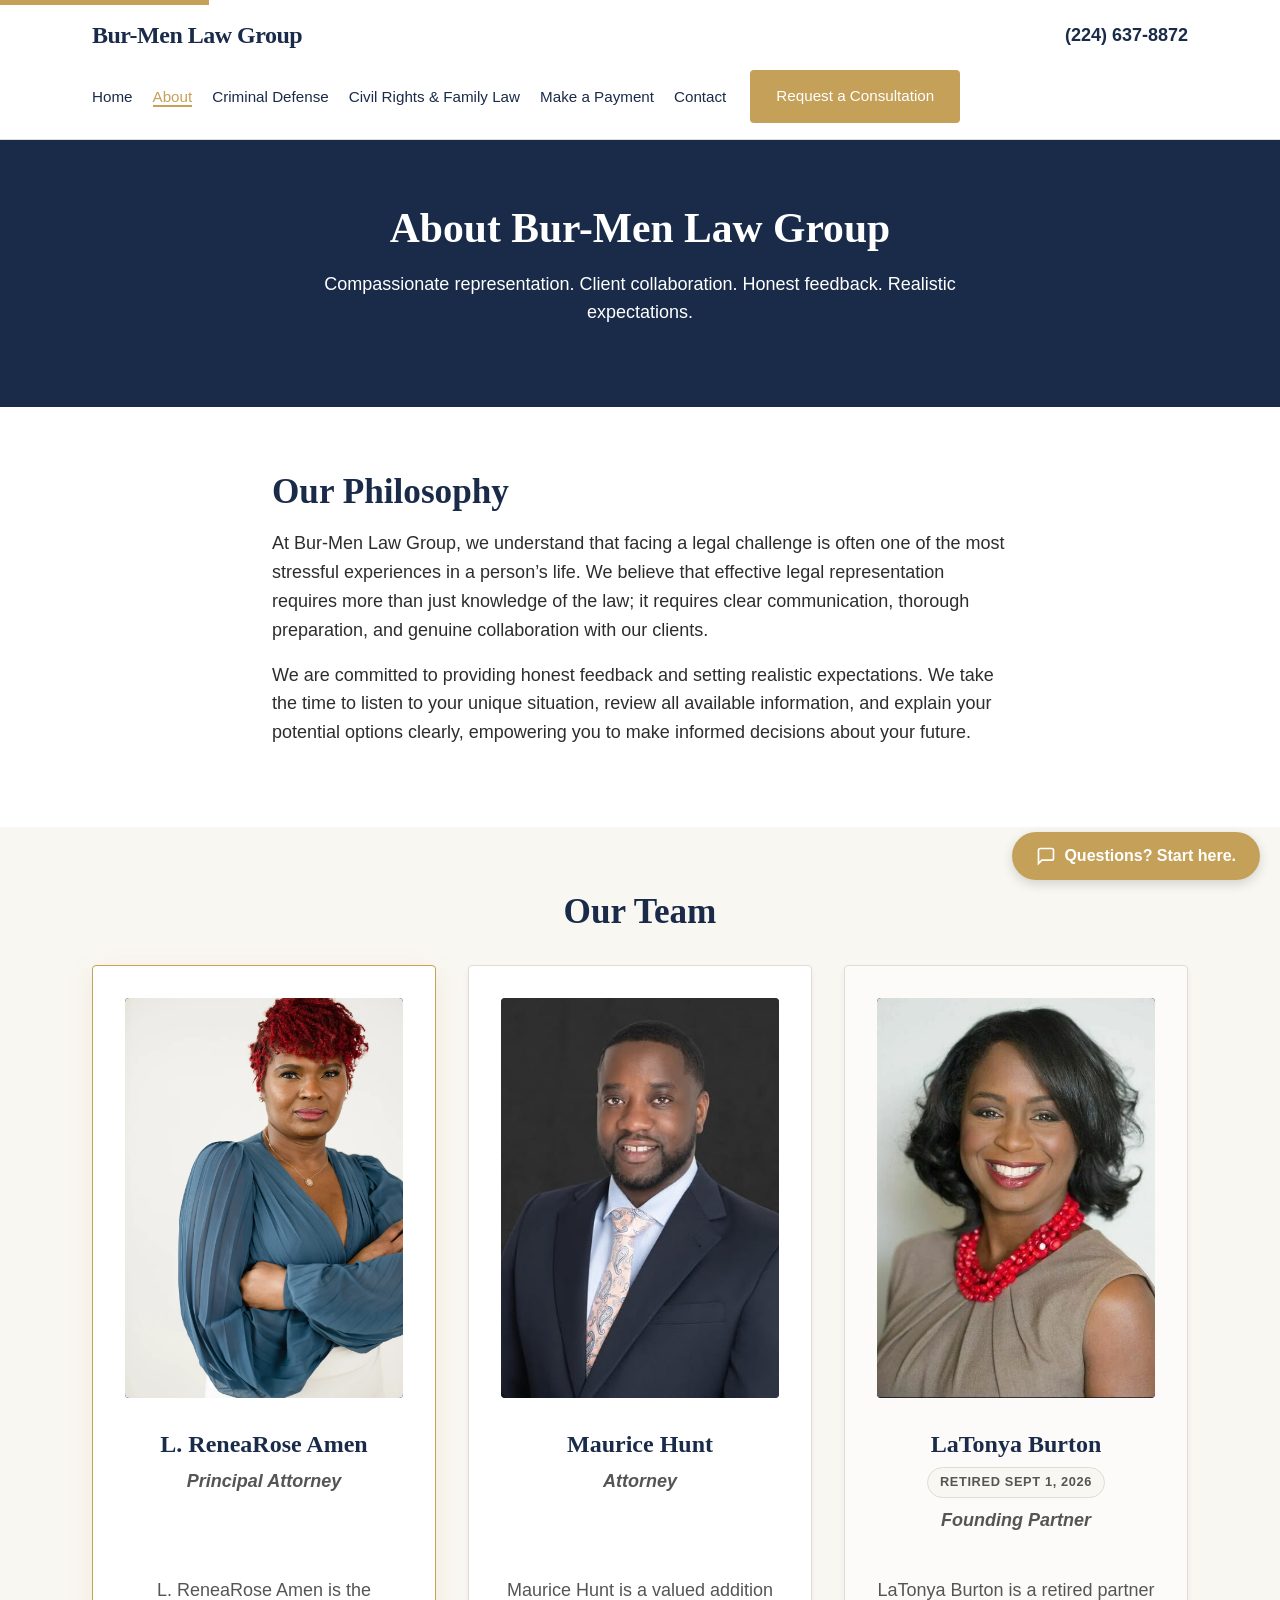
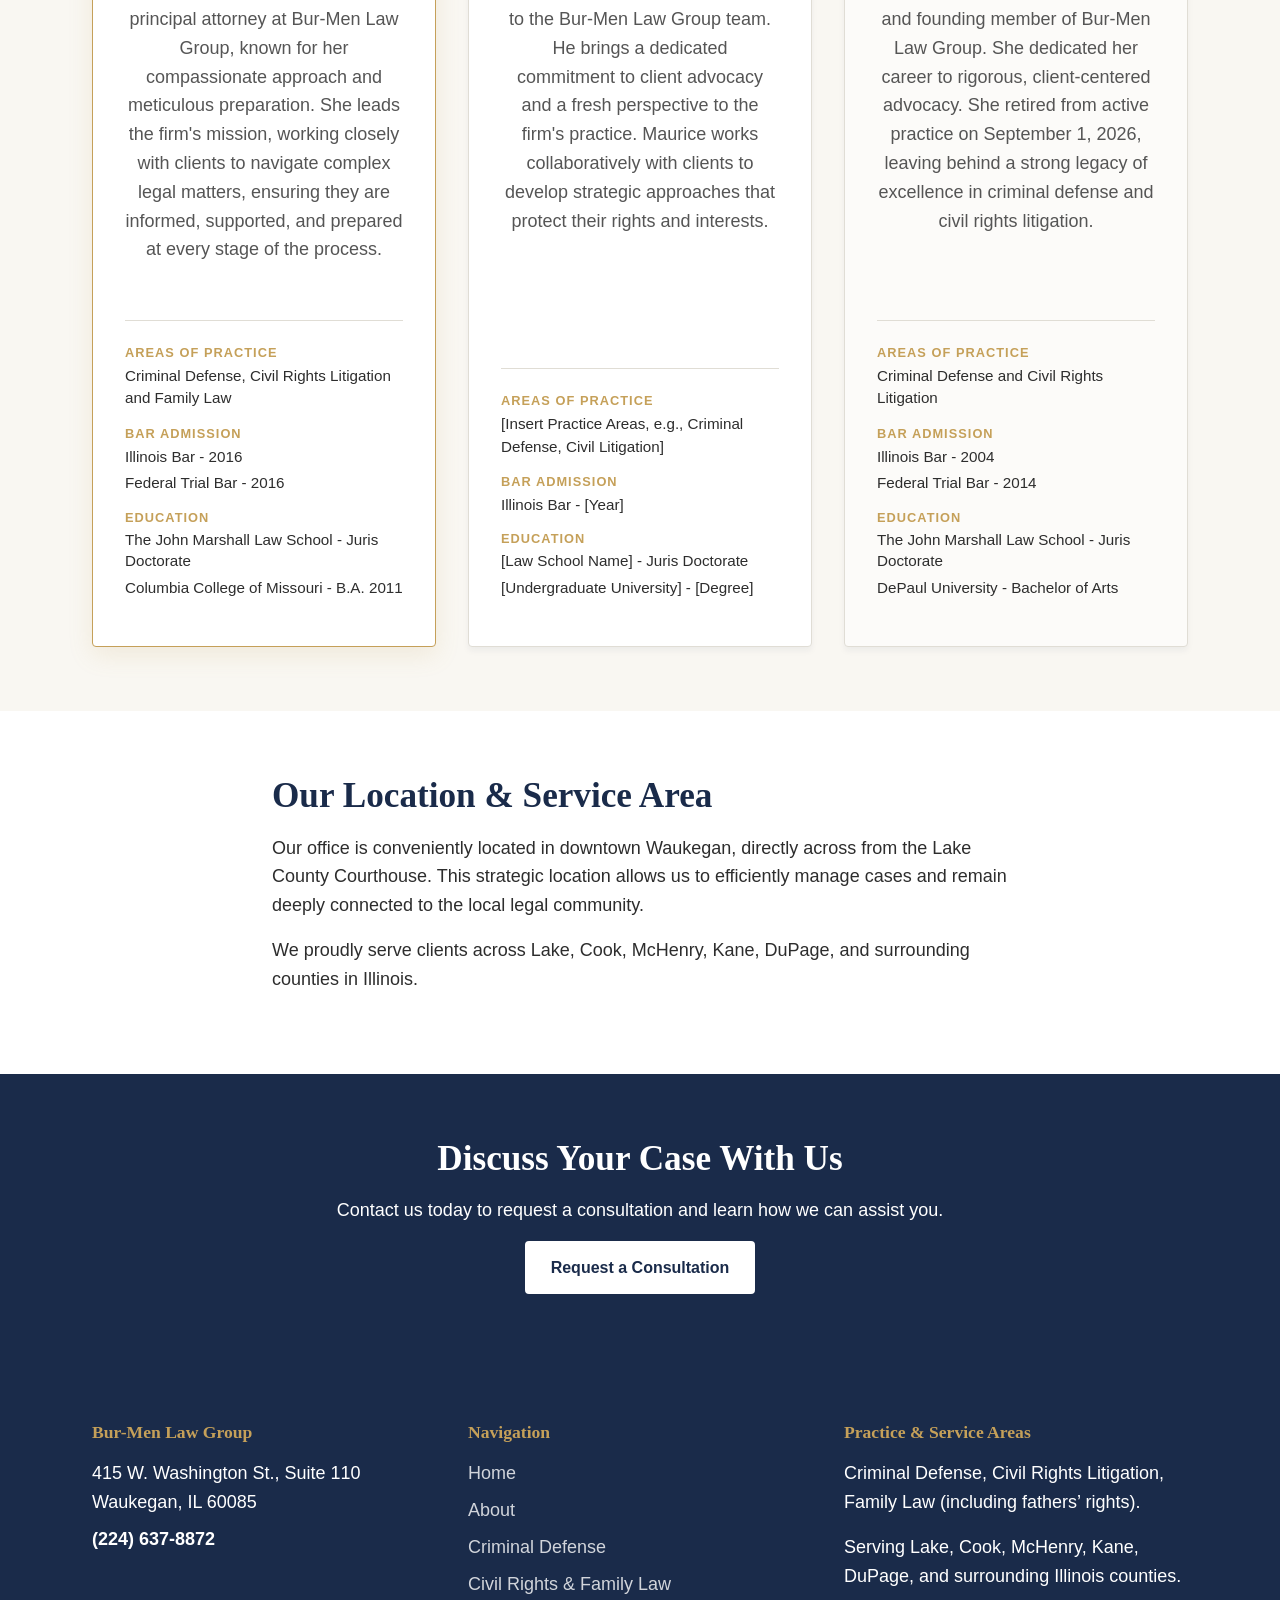
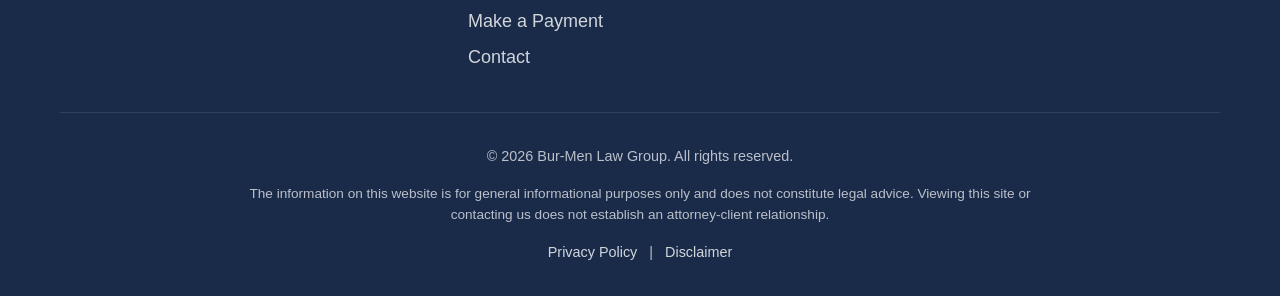
==== about.html @ 272d6c8c "Update attorney information and meta description" ====
<!DOCTYPE html>
<html lang="en">
<head>
  <meta charset="UTF-8">
  <meta name="viewport" content="width=device-width, initial-scale=1.0">
  <title>About Us | Bur-Men Law Group | Waukegan, IL</title>
  <meta name="description" content="Learn about Bur-Men Law Group, our client-centered philosophy, and our attorneys in Waukegan, IL.">
  <meta property="og:title" content="About Us | Bur-Men Law Group">
  <meta property="og:description" content="Compassionate representation built on client collaboration, honest feedback, and realistic expectations.">
  <meta property="og:type" content="website">
  <link rel="stylesheet" href="assets/css/styles.css">
  <link rel="stylesheet" href="assets/css/chatbot.css">
  <script src="assets/js/main.js" defer></script>
  <script src="assets/js/faq-data.js" defer></script>
  <script src="assets/js/chatbot.js" defer></script>
  <noscript>
    <style>.bm-chat-launcher { display: none !important; }</style>
    <div style="background:#f9f7f2; padding:1rem; text-align:center; border-bottom:1px solid #e0ddd5;">
      JavaScript is disabled. Please call us at <a href="tel:+12246378872">(224) 637-8872</a> or visit our <a href="contact.html">Contact page</a>.
    </div>
  </noscript>
</head>
<body class="page-about">
  <a href="#main-content" class="skip-link">Skip to main content</a>
  
  <header class="site-header">
    <div class="container header-inner">
      <a href="index.html" class="wordmark">Bur-Men Law Group</a>
      <a href="tel:+12246378872" class="header-phone">(224) 637-8872</a>
      <button type="button" class="mobile-menu-toggle" aria-expanded="false" aria-controls="main-nav" aria-label="Toggle navigation menu">
        <span class="hamburger" aria-hidden="true"></span>
      </button>
      <nav id="main-nav" class="main-nav">
        <ul>
          <li><a href="index.html">Home</a></li>
          <li><a href="about.html" aria-current="page">About</a></li>
          <li><a href="criminal-defense.html">Criminal Defense</a></li>
          <li><a href="civil-rights-family-law.html">Civil Rights & Family Law</a></li>
          <li><a href="make-a-payment.html">Make a Payment</a></li>
          <li><a href="contact.html">Contact</a></li>
        </ul>
        <a href="contact.html#contact-form" class="button button-primary">Request a Consultation</a>
      </nav>
    </div>
  </header>

  <main id="main-content">
    <section class="page-header bg-navy text-white">
      <div class="container narrow-container text-center">
        <h1>About Bur-Men Law Group</h1>
        <p>Compassionate representation. Client collaboration. Honest feedback. Realistic expectations.</p>
      </div>
    </section>

    <section class="section-padding">
      <div class="container narrow-container">
        <h2>Our Philosophy</h2>
        <p>At Bur-Men Law Group, we understand that facing a legal challenge is often one of the most stressful experiences in a person’s life. We believe that effective legal representation requires more than just knowledge of the law; it requires clear communication, thorough preparation, and genuine collaboration with our clients.</p>
        <p>We are committed to providing honest feedback and setting realistic expectations. We take the time to listen to your unique situation, review all available information, and explain your potential options clearly, empowering you to make informed decisions about your future.</p>
      </div>
    </section>

    <section class="section-padding bg-ivory">
      <div class="container">
        <h2 class="section-title text-center">Our Team</h2>
        <div class="card-grid">
          
          <!-- 1. L. ReneaRose Amen (Principal Attorney - Highlighted) -->
          <article class="card partner-card highlighted">
            <div class="partner-image-wrapper">
              <img src="assets/images/ReneaRose Amen.webp" alt="L. ReneaRose Amen, Principal Attorney" class="partner-image partner-image-top">
            </div>
            <div class="partner-intro">
              <h3>L. ReneaRose Amen</h3>
              <p class="partner-role">Principal Attorney</p>
            </div>
            <p>L. ReneaRose Amen is the principal attorney at Bur-Men Law Group, known for her compassionate approach and meticulous preparation. She leads the firm's mission, working closely with clients to navigate complex legal matters, ensuring they are informed, supported, and prepared at every stage of the process.</p>
            <div class="partner-details">
              <div class="detail-block"><h4>Areas of Practice</h4><p>Criminal Defense, Civil Rights Litigation and Family Law</p></div>
              <div class="detail-block"><h4>Bar Admission</h4><ul><li>Illinois Bar - 2016</li><li>Federal Trial Bar - 2016</li></ul></div>
              <div class="detail-block"><h4>Education</h4><ul><li>The John Marshall Law School - Juris Doctorate</li><li>Columbia College of Missouri - B.A. 2011</li></ul></div>
            </div>
          </article>

          <!-- 2. Maurice Hunt (New Attorney - Standard Card) -->
          <article class="card partner-card">
            <div class="partner-image-wrapper">
              <!-- If this image is missing, the CSS will show a solid navy block -->
              <img src="assets/images/Maurice Hunt.jpg" alt="Maurice Hunt, Attorney" class="partner-image">
            </div>
            <div class="partner-intro">
              <h3>Maurice Hunt</h3>
              <p class="partner-role">Attorney</p>
            </div>
            <p>Maurice Hunt is a valued addition to the Bur-Men Law Group team. He brings a dedicated commitment to client advocacy and a fresh perspective to the firm's practice. Maurice works collaboratively with clients to develop strategic approaches that protect their rights and interests.</p>
            
            <!-- PLACEHOLDER STATS: Update these details when verified -->
            <div class="partner-details">
              <div class="detail-block">
                <h4>Areas of Practice</h4>
                <p>[Insert Practice Areas, e.g., Criminal Defense, Civil Litigation]</p>
              </div>
              <div class="detail-block">
                <h4>Bar Admission</h4>
                <ul>
                  <li>Illinois Bar - [Year]</li>
                </ul>
              </div>
              <div class="detail-block">
                <h4>Education</h4>
                <ul>
                  <li>[Law School Name] - Juris Doctorate</li>
                  <li>[Undergraduate University] - [Degree]</li>
                </ul>
              </div>
            </div>
          </article>

          <!-- 3. LaTonya Burton (Retired Founding Partner - Less Highlighted) -->
          <article class="card partner-card retired-card">
            <div class="partner-image-wrapper">
              <img src="assets/images/Latonya Burton.webp" alt="LaTonya Burton, Retired Founding Partner" class="partner-image">
            </div>
            <div class="partner-intro">
              <h3>LaTonya Burton</h3>
              <span class="status-badge retired">Retired Sept 1, 2026</span>
              <p class="partner-role">Founding Partner</p>
            </div>
            <p>LaTonya Burton is a retired partner and founding member of Bur-Men Law Group. She dedicated her career to rigorous, client-centered advocacy. She retired from active practice on September 1, 2026, leaving behind a strong legacy of excellence in criminal defense and civil rights litigation.</p>
            <div class="partner-details">
              <div class="detail-block"><h4>Areas of Practice</h4><p>Criminal Defense and Civil Rights Litigation</p></div>
              <div class="detail-block"><h4>Bar Admission</h4><ul><li>Illinois Bar - 2004</li><li>Federal Trial Bar - 2014</li></ul></div>
              <div class="detail-block"><h4>Education</h4><ul><li>The John Marshall Law School - Juris Doctorate</li><li>DePaul University - Bachelor of Arts</li></ul></div>
            </div>
          </article>

        </div>
      </div>
    </section>

    <section class="section-padding">
      <div class="container narrow-container">
        <h2>Our Location & Service Area</h2>
        <p>Our office is conveniently located in downtown Waukegan, directly across from the Lake County Courthouse. This strategic location allows us to efficiently manage cases and remain deeply connected to the local legal community.</p>
        <p>We proudly serve clients across Lake, Cook, McHenry, Kane, DuPage, and surrounding counties in Illinois.</p>
      </div>
    </section>

    <section class="section-padding bg-navy text-white text-center">
      <div class="container narrow-container">
        <h2 class="section-title text-white">Discuss Your Case With Us</h2>
        <p>Contact us today to request a consultation and learn how we can assist you.</p>
        <a href="contact.html#contact-form" class="button button-accent">Request a Consultation</a>
      </div>
    </section>
  </main>

  <footer class="site-footer">
    <div class="container footer-grid">
      <div class="footer-col">
        <h3>Bur-Men Law Group</h3>
        <address>415 W. Washington St., Suite 110<br>Waukegan, IL 60085</address>
        <p><a href="tel:+12246378872" class="footer-link">(224) 637-8872</a></p>
      </div>
      <div class="footer-col">
        <h3>Navigation</h3>
        <ul class="footer-nav">
          <li><a href="index.html">Home</a></li>
          <li><a href="about.html">About</a></li>
          <li><a href="criminal-defense.html">Criminal Defense</a></li>
          <li><a href="civil-rights-family-law.html">Civil Rights & Family Law</a></li>
          <li><a href="make-a-payment.html">Make a Payment</a></li>
          <li><a href="contact.html">Contact</a></li>
        </ul>
      </div>
      <div class="footer-col">
        <h3>Practice & Service Areas</h3>
        <p>Criminal Defense, Civil Rights Litigation, Family Law (including fathers’ rights).</p>
        <p>Serving Lake, Cook, McHenry, Kane, DuPage, and surrounding Illinois counties.</p>
      </div>
    </div>
    <div class="container footer-bottom">
      <p>&copy; <span id="current-year">2026</span> Bur-Men Law Group. All rights reserved.</p>
      <p class="disclaimer-text">The information on this website is for general informational purposes only and does not constitute legal advice. Viewing this site or contacting us does not establish an attorney-client relationship.</p>
      <div class="footer-legal-links">
        <a href="contact.html#privacy">Privacy Policy</a>
        <span class="separator">|</span>
        <a href="contact.html#disclaimer">Disclaimer</a>
      </div>
    </div>
  </footer>
</body>
</html>
---- assets/css/styles.css ----
:root {
  --color-navy: #1A2B4A;
  --color-ivory: #F9F7F2;
  --color-white: #FFFFFF;
  --color-gold: #C5A059;
  --color-gold-hover: #B08D4B;
  --color-text: #2D2D2D;
  --color-text-light: #555555;
  --color-border: #E0DDD5;
  --font-serif: "Georgia", "Times New Roman", serif;
  --font-sans: -apple-system, BlinkMacSystemFont, "Segoe UI", Roboto, Helvetica, Arial, sans-serif;
  --max-width: 1160px;
  --spacing-sm: 1rem;
  --spacing-md: 2rem;
  --spacing-lg: 4rem;
  --radius: 4px;
  --shadow: 0 4px 6px rgba(26, 43, 74, 0.05);
}

*, *::before, *::after { box-sizing: border-box; margin: 0; padding: 0; }
html { scroll-behavior: smooth; scroll-padding-top: 100px; }
@media (prefers-reduced-motion: reduce) { html { scroll-behavior: auto; } }
body { font-family: var(--font-sans); color: var(--color-text); background-color: var(--color-white); line-height: 1.6; font-size: clamp(1rem, 0.95rem + 0.25vw, 1.125rem); }
img { max-width: 100%; height: auto; display: block; }
a { color: var(--color-navy); text-decoration: underline; text-underline-offset: 3px; transition: color 0.2s ease; }
a:hover { color: var(--color-gold-hover); }

h1, h2, h3, h4 { font-family: var(--font-serif); color: var(--color-navy); line-height: 1.2; margin-bottom: var(--spacing-sm); }
h1 { font-size: clamp(2rem, 1.8rem + 1vw, 3rem); }
h2 { font-size: clamp(1.75rem, 1.6rem + 0.75vw, 2.25rem); }
h3 { font-size: clamp(1.25rem, 1.1rem + 0.5vw, 1.5rem); }
p { margin-bottom: var(--spacing-sm); }

.text-center { text-align: center; }
.text-white { color: var(--color-white) !important; }
.text-white h1, .text-white h2, .text-white h3 { color: var(--color-white); }

.container { width: 100%; max-width: var(--max-width); margin: 0 auto; padding: 0 var(--spacing-md); }
.narrow-container { max-width: 800px; }
.section-padding { padding: var(--spacing-lg) 0; }
.bg-ivory { background-color: var(--color-ivory); }
.bg-navy { background-color: var(--color-navy); }

.skip-link { position: absolute; top: -40px; left: 0; background: var(--color-gold); color: var(--color-white); padding: 8px 16px; z-index: 1000; text-decoration: none; font-weight: bold; }
.skip-link:focus { top: 0; }
:focus-visible { outline: 3px solid var(--color-gold); outline-offset: 2px; }

.site-header { background-color: var(--color-white); border-bottom: 1px solid var(--color-border); position: sticky; top: 0; z-index: 100; }
.header-inner { display: flex; align-items: center; justify-content: space-between; padding-top: var(--spacing-sm); padding-bottom: var(--spacing-sm); flex-wrap: wrap; gap: var(--spacing-sm); }
.wordmark { font-family: var(--font-serif); font-size: 1.5rem; font-weight: bold; color: var(--color-navy); text-decoration: none; letter-spacing: -0.5px; }
.header-phone { font-weight: 600; text-decoration: none; color: var(--color-navy); }
.mobile-menu-toggle { display: none; background: none; border: 1px solid var(--color-border); border-radius: var(--radius); padding: 8px; cursor: pointer; }
.hamburger { display: block; width: 24px; height: 2px; background-color: var(--color-navy); position: relative; }
.hamburger::before, .hamburger::after { content: ''; position: absolute; width: 24px; height: 2px; background-color: var(--color-navy); left: 0; }
.hamburger::before { top: -8px; }
.hamburger::after { top: 8px; }

.main-nav { display: flex; align-items: center; gap: 1.5rem; }
.main-nav ul { display: flex; list-style: none; gap: 1.25rem; }
.main-nav a { text-decoration: none; font-weight: 500; font-size: 0.95rem; }
.main-nav a[aria-current="page"] { color: var(--color-gold); border-bottom: 2px solid var(--color-gold); }

@media (max-width: 900px) {
  .mobile-menu-toggle { display: block; }
  .main-nav.js-enabled { display: none; flex-direction: column; align-items: flex-start; position: absolute; top: 100%; left: 0; right: 0; background: var(--color-white); border-bottom: 1px solid var(--color-border); padding: var(--spacing-md); box-shadow: var(--shadow); }
  .main-nav.js-enabled.is-open { display: flex; }
  .main-nav.js-enabled ul { flex-direction: column; gap: var(--spacing-sm); width: 100%; }
  .main-nav.js-enabled .button { width: 100%; text-align: center; margin-top: var(--spacing-sm); }
}

.button { display: inline-block; padding: 0.75rem 1.5rem; border-radius: var(--radius); text-decoration: none; font-weight: 600; text-align: center; transition: background-color 0.2s ease, transform 0.1s ease; border: 2px solid transparent; cursor: pointer; font-size: 1rem; }
.button:active { transform: translateY(1px); }
.button-primary { background-color: var(--color-gold); color: var(--color-white); }
.button-primary:hover { background-color: var(--color-gold-hover); color: var(--color-white); }
.button-secondary { background-color: transparent; border-color: var(--color-navy); color: var(--color-navy); }
.button-secondary:hover { background-color: var(--color-navy); color: var(--color-white); }
.button-accent { background-color: var(--color-white); color: var(--color-navy); border-color: var(--color-white); }
.button-accent:hover { background-color: var(--color-ivory); color: var(--color-navy); }
.button-large { padding: 1rem 2rem; font-size: 1.125rem; }

.hero { background: linear-gradient(135deg, var(--color-navy) 0%, #2a3f66 100%); color: var(--color-white); padding: var(--spacing-lg) 0; text-align: center; }
.hero h1 { color: var(--color-white); margin-bottom: var(--spacing-sm); }
.hero-subtitle { font-size: 1.125rem; max-width: 700px; margin: 0 auto var(--spacing-md); opacity: 0.9; }
.hero-actions { display: flex; gap: var(--spacing-sm); justify-content: center; flex-wrap: wrap; }

.card-grid { display: grid; grid-template-columns: repeat(auto-fit, minmax(300px, 1fr)); gap: var(--spacing-md); margin-top: var(--spacing-md); }
.card { background: var(--color-white); padding: var(--spacing-md); border-radius: var(--radius); border: 1px solid var(--color-border); box-shadow: var(--shadow); display: flex; flex-direction: column; }
.card h3 { margin-bottom: var(--spacing-sm); }
.card p { flex-grow: 1; color: var(--color-text-light); margin-bottom: var(--spacing-md); }
.text-link { font-weight: 600; text-decoration: none; color: var(--color-gold); }
.text-link:hover { text-decoration: underline; }

.partner-card { text-align: center; }
.partner-role { font-style: italic; color: var(--color-gold); font-weight: 600; margin-bottom: var(--spacing-sm); }
.page-header { padding: var(--spacing-lg) 0; }

.form-group { margin-bottom: 1.25rem; }
.form-group label { display: block; font-weight: 600; margin-bottom: 0.5rem; color: var(--color-navy); }
.form-group input, .form-group select, .form-group textarea { width: 100%; padding: 0.75rem; border: 1px solid var(--color-border); border-radius: var(--radius); font-family: inherit; font-size: 1rem; background-color: var(--color-white); }
.form-group input:focus, .form-group select:focus, .form-group textarea:focus { outline: none; border-color: var(--color-gold); box-shadow: 0 0 0 3px rgba(197, 160, 89, 0.2); }
.checkbox-group { display: flex; align-items: flex-start; gap: 0.75rem; }
.checkbox-group input { width: auto; margin-top: 0.25rem; }
.checkbox-group label { font-weight: 400; font-size: 0.95rem; color: var(--color-text-light); }
.form-warning { background-color: #fff3cd; border-left: 4px solid #ffc107; padding: 1rem; margin-bottom: 1.5rem; font-size: 0.95rem; color: #856404; }
.form-status { margin-top: 1rem; padding: 1rem; border-radius: var(--radius); font-weight: 500; }
.form-status.pending { background-color: #e2e8f0; color: var(--color-navy); }
.form-status.success { background-color: #d4edda; color: #155724; border: 1px solid #c3e6cb; }
.form-status.error { background-color: #f8d7da; color: #721c24; border: 1px solid #f5c6cb; }

.info-box { background-color: var(--color-ivory); border: 1px solid var(--color-border); border-radius: var(--radius); padding: var(--spacing-md); margin-top: var(--spacing-md); }
.info-box h3 { margin-bottom: 0.75rem; font-size: 1.25rem; }
.info-box ul { padding-left: 1.25rem; }
.info-box li { margin-bottom: 0.5rem; }

.payment-cta-wrapper { margin: var(--spacing-md) 0; }
.fallback-link { margin-top: 1rem; font-size: 0.9rem; color: var(--color-text-light); word-break: break-all; }
.legal-reminder { margin-top: var(--spacing-md); font-size: 0.9rem; color: var(--color-text-light); font-style: italic; }
.section-divider { height: 1px; background-color: var(--color-border); max-width: var(--max-width); margin: 0 auto; }
.cta-box { margin-top: var(--spacing-md); padding-top: var(--spacing-md); border-top: 1px solid var(--color-border); text-align: center; }

.site-footer { background-color: var(--color-navy); color: var(--color-white); padding-top: var(--spacing-lg); }
.footer-grid { display: grid; grid-template-columns: repeat(auto-fit, minmax(250px, 1fr)); gap: var(--spacing-md); padding-bottom: var(--spacing-md); border-bottom: 1px solid rgba(255, 255, 255, 0.1); }
.footer-col h3 { color: var(--color-gold); font-size: 1.1rem; margin-bottom: 1rem; }
.footer-col address { font-style: normal; line-height: 1.6; margin-bottom: 0.5rem; }
.footer-link { color: var(--color-white); text-decoration: none; font-weight: 600; }
.footer-link:hover { color: var(--color-gold); }
.footer-nav { list-style: none; }
.footer-nav li { margin-bottom: 0.5rem; }
.footer-nav a { color: rgba(255, 255, 255, 0.8); text-decoration: none; }
.footer-nav a:hover { color: var(--color-gold); text-decoration: underline; }
.footer-bottom { padding: var(--spacing-md) 0; text-align: center; font-size: 0.9rem; color: rgba(255, 255, 255, 0.7); }
.disclaimer-text { max-width: 800px; margin: 1rem auto; font-size: 0.85rem; line-height: 1.5; }
.footer-legal-links { margin-top: 1rem; }
.footer-legal-links a { color: rgba(255, 255, 255, 0.8); text-decoration: none; }
.footer-legal-links a:hover { color: var(--color-gold); }
.separator { margin: 0 0.5rem; }

.contact-grid { display: grid; grid-template-columns: 1fr; gap: var(--spacing-lg); }
@media (min-width: 768px) { .contact-grid { grid-template-columns: 1fr 1.5fr; } }
.existing-client-callout { background-color: var(--color-navy); color: var(--color-white); border: none; }
.existing-client-callout h3 { color: var(--color-gold); }
.existing-client-callout p { color: rgba(255, 255, 255, 0.9); }

.partner-image-wrapper { margin-bottom: var(--spacing-md); overflow: hidden; border-radius: var(--radius); }
.partner-image { width: 100%; height: 400px; object-fit: cover; object-position: center; border-radius: var(--radius); }
.partner-image-top { object-position: center 15%; }

.status-badge { display: inline-block; padding: 0.25rem 0.75rem; border-radius: 20px; font-size: 0.8rem; font-weight: 600; text-transform: uppercase; letter-spacing: 0.05em; margin-bottom: 0.5rem; }
.status-badge.retired { background-color: var(--color-ivory); color: var(--color-text-light); border: 1px solid var(--color-border); }

.partner-details { text-align: left; margin-top: 1.5rem; border-top: 1px solid var(--color-border); padding-top: 1.5rem; }
.detail-block { margin-bottom: 1rem; }
.detail-block h4 { font-family: var(--font-sans); font-size: 0.8rem; text-transform: uppercase; letter-spacing: 0.08em; color: var(--color-gold); margin-bottom: 0.25rem; font-weight: 700; }
.detail-block p { font-size: 0.95rem; color: var(--color-text); margin-bottom: 0; line-height: 1.5; }
.detail-block ul { list-style: none; padding-left: 0; margin: 0; }
.detail-block ul li { font-size: 0.95rem; color: var(--color-text); margin-bottom: 0.35rem; line-height: 1.4; }

.faq-list { max-width: 800px; margin: 0 auto; }
.faq-item { background: var(--color-white); border: 1px solid var(--color-border); border-radius: var(--radius); margin-bottom: 1rem; }
.faq-item summary { padding: 1rem; cursor: pointer; font-weight: 600; color: var(--color-navy); list-style: none; }
.faq-item summary::-webkit-details-marker { display: none; }
.faq-item summary::after { content: '+'; float: right; font-weight: bold; }
.faq-item[open] summary::after { content: '−'; }
.faq-item p { padding: 0 1rem 1rem 1rem; margin-bottom: 0; color: var(--color-text-light); }

/* --- Partner Card Alignment & Highlighting --- */

/* Wrapper for Name, Badge, and Role to ensure bio always starts at the same height */
.partner-intro {
  min-height: 130px;
  display: flex;
  flex-direction: column;
  align-items: center;
  margin-bottom: 1rem;
}

.partner-card h3 {
  margin-bottom: 0.5rem;
}

.partner-card .partner-role { 
  margin-bottom: 0; 
}

/* Highlighted Principal Attorney Card */
.partner-card.highlighted {
  border-color: var(--color-gold);
  box-shadow: 0 8px 24px rgba(197, 160, 89, 0.15);
}

/* Less Highlighted Retired Partner Card */
.partner-card.retired-card {
  background-color: #fcfbf9;
  border-color: var(--color-border);
}
/* Solid placeholder for missing images */
.partner-image-wrapper {
  background-color: var(--color-navy); /* Solid navy block if image is missing */
  display: flex;
  align-items: center;
  justify-content: center;
}

/* Optional: If you want initials to show when image is missing, you can add this later, 
   but for now, the solid navy block satisfies the "solid placeholder" requirement. */
---- assets/css/chatbot.css ----
.bm-chat-launcher {
  position: fixed;
  bottom: 20px;
  right: 20px;
  bottom: max(20px, env(safe-area-inset-bottom));
  right: max(20px, env(safe-area-inset-right));
  z-index: 9999;
  background-color: var(--color-gold);
  color: var(--color-white);
  border: none;
  border-radius: 30px;
  padding: 12px 24px;
  font-size: 16px;
  font-weight: 600;
  font-family: var(--font-sans);
  cursor: pointer;
  box-shadow: 0 4px 12px rgba(0,0,0,0.15);
  display: flex;
  align-items: center;
  gap: 8px;
  transition: background-color 0.2s ease, transform 0.1s ease;
  min-height: 48px;
}
.bm-chat-launcher:hover { background-color: var(--color-gold-hover); }
.bm-chat-launcher:active { transform: translateY(1px); }
.bm-chat-launcher:focus-visible { outline: 3px solid var(--color-navy); outline-offset: 2px; }

.bm-chat-panel {
  position: fixed;
  bottom: 80px;
  right: 20px;
  bottom: max(80px, env(safe-area-inset-bottom));
  right: max(20px, env(safe-area-inset-right));
  z-index: 9998;
  width: 380px;
  max-width: calc(100vw - 40px);
  height: 500px;
  max-height: calc(100vh - 100px);
  background-color: var(--color-white);
  border: 1px solid var(--color-border);
  border-radius: 8px;
  box-shadow: 0 8px 24px rgba(0,0,0,0.15);
  display: none;
  flex-direction: column;
  overflow: hidden;
}
.bm-chat-panel.is-open { display: flex; }

.bm-chat-header {
  background-color: var(--color-navy);
  color: var(--color-white);
  padding: 16px;
  display: flex;
  justify-content: space-between;
  align-items: center;
}
.bm-chat-header h3 { margin: 0; font-size: 1.1rem; color: var(--color-white); font-family: var(--font-sans); }
.bm-chat-close {
  background: none;
  border: none;
  color: var(--color-white);
  font-size: 1.5rem;
  cursor: pointer;
  padding: 0 4px;
  line-height: 1;
}
.bm-chat-close:focus-visible { outline: 2px solid var(--color-gold); outline-offset: 2px; }

.bm-chat-scope {
  background-color: var(--color-ivory);
  padding: 10px 16px;
  font-size: 13px;
  color: var(--color-text-light);
  border-bottom: 1px solid var(--color-border);
  line-height: 1.4;
}

.bm-chat-messages {
  flex: 1;
  overflow-y: auto;
  padding: 16px;
  display: flex;
  flex-direction: column;
  gap: 12px;
  background-color: var(--color-white);
}

.bm-chat-message {
  max-width: 85%;
  padding: 12px 16px;
  border-radius: 8px;
  font-size: 16px;
  line-height: 1.5;
}
.bm-chat-message.user {
  align-self: flex-end;
  background-color: var(--color-navy);
  color: var(--color-white);
  border-bottom-right-radius: 2px;
}
.bm-chat-message.bot {
  align-self: flex-start;
  background-color: var(--color-ivory);
  color: var(--color-text);
  border: 1px solid var(--color-border);
  border-bottom-left-radius: 2px;
}
.bm-chat-message.bot p { margin-bottom: 8px; }
.bm-chat-message.bot p:last-child { margin-bottom: 0; }
.bm-chat-message.bot a { color: var(--color-navy); font-weight: 600; }

.bm-chat-suggestions {
  display: flex;
  flex-wrap: wrap;
  gap: 8px;
  margin-top: 8px;
}
.bm-chat-suggestion {
  background-color: var(--color-white);
  border: 1px solid var(--color-gold);
  color: var(--color-navy);
  padding: 6px 12px;
  border-radius: 16px;
  font-size: 14px;
  cursor: pointer;
  text-align: left;
  transition: background-color 0.2s;
}
.bm-chat-suggestion:hover { background-color: var(--color-ivory); }
.bm-chat-suggestion:focus-visible { outline: 2px solid var(--color-gold); outline-offset: 2px; }

.bm-chat-input-area {
  padding: 16px;
  border-top: 1px solid var(--color-border);
  background-color: var(--color-white);
  display: flex;
  gap: 8px;
  align-items: flex-end;
}
.bm-chat-input {
  flex: 1;
  padding: 10px 12px;
  border: 1px solid var(--color-border);
  border-radius: 4px;
  font-size: 16px;
  font-family: var(--font-sans);
  resize: none;
  min-height: 44px;
  max-height: 120px;
}
.bm-chat-input:focus { outline: 2px solid var(--color-gold); border-color: var(--color-gold); }
.bm-chat-send {
  background-color: var(--color-gold);
  color: var(--color-white);
  border: none;
  border-radius: 4px;
  padding: 10px 16px;
  font-size: 16px;
  font-weight: 600;
  cursor: pointer;
  min-height: 44px;
}
.bm-chat-send:hover { background-color: var(--color-gold-hover); }
.bm-chat-send:disabled { background-color: var(--color-border); cursor: not-allowed; }
.bm-chat-send:focus-visible { outline: 2px solid var(--color-navy); outline-offset: 2px; }

@media (max-width: 480px) {
  .bm-chat-panel {
    width: calc(100vw - 20px);
    right: 10px;
    bottom: 70px;
    height: 60vh;
  }
  .bm-chat-launcher {
    right: 10px;
    bottom: 10px;
    font-size: 15px;
    padding: 10px 16px;
  }
}
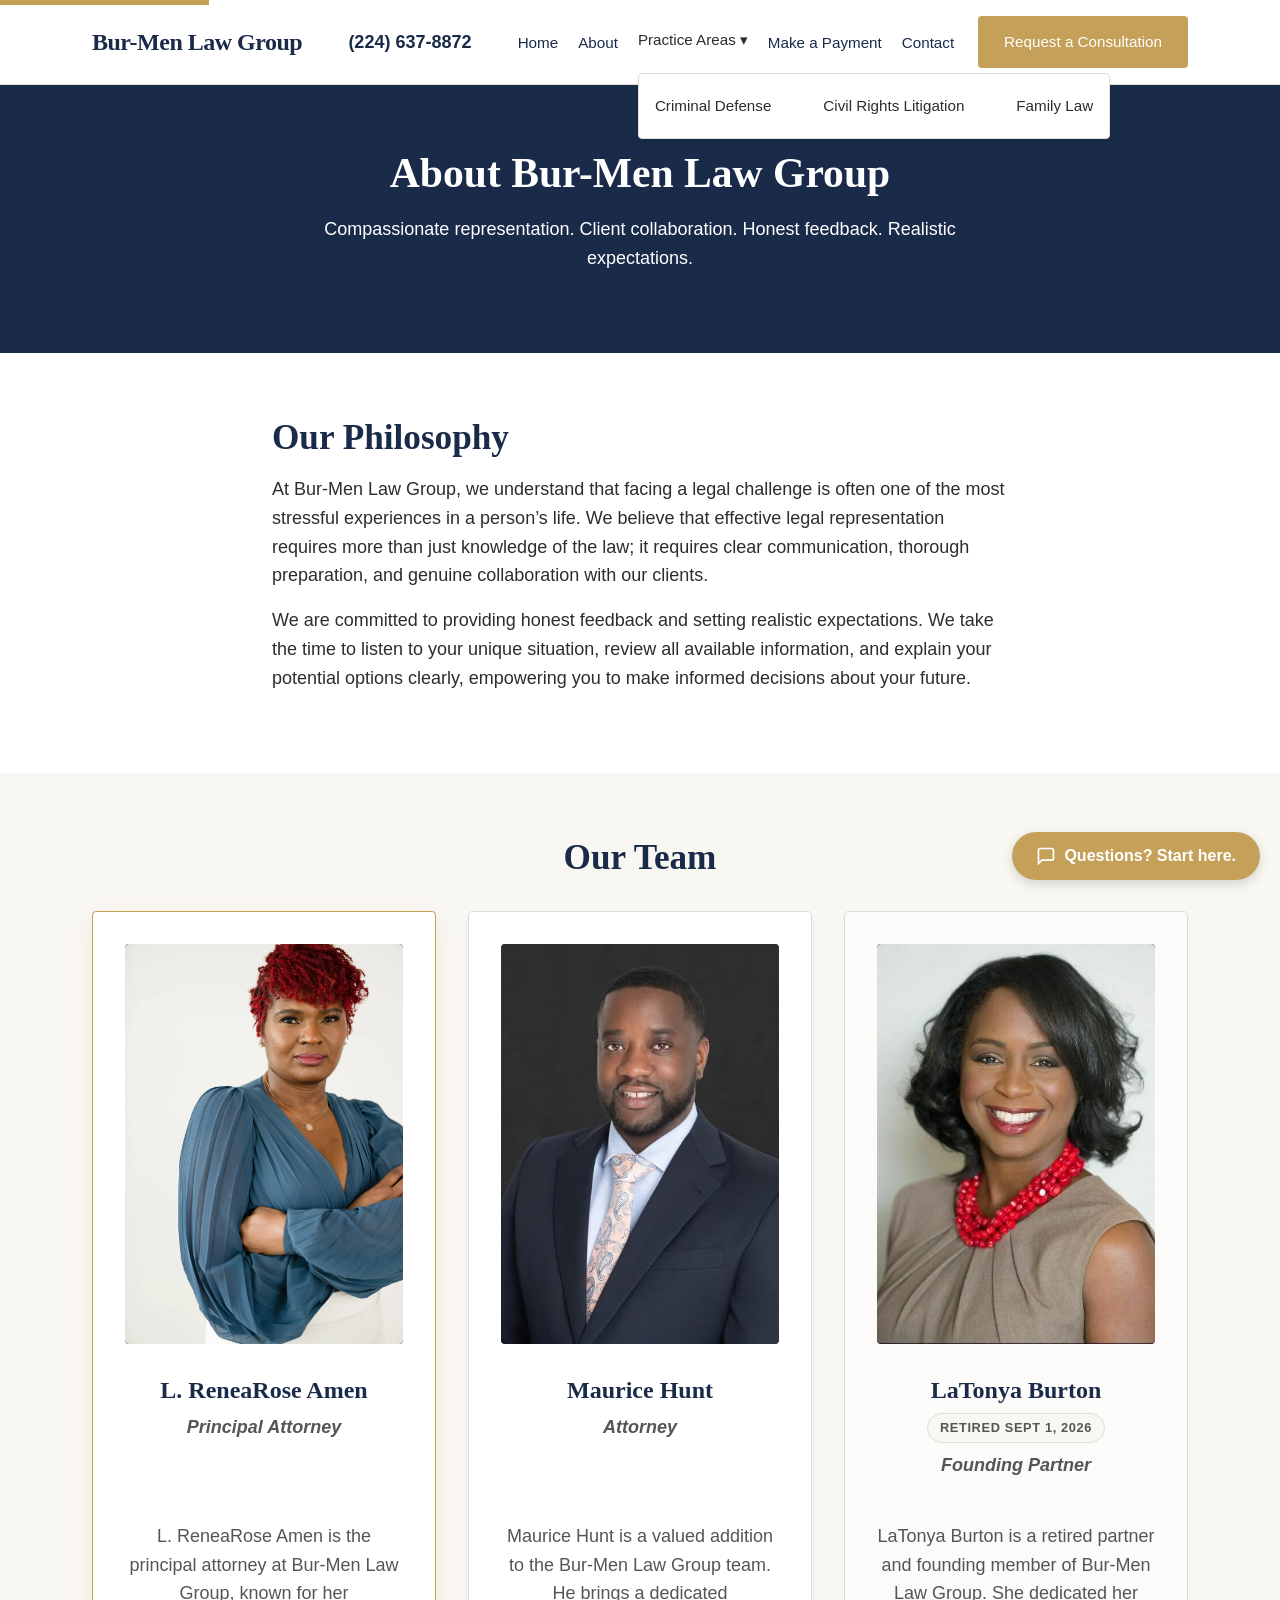
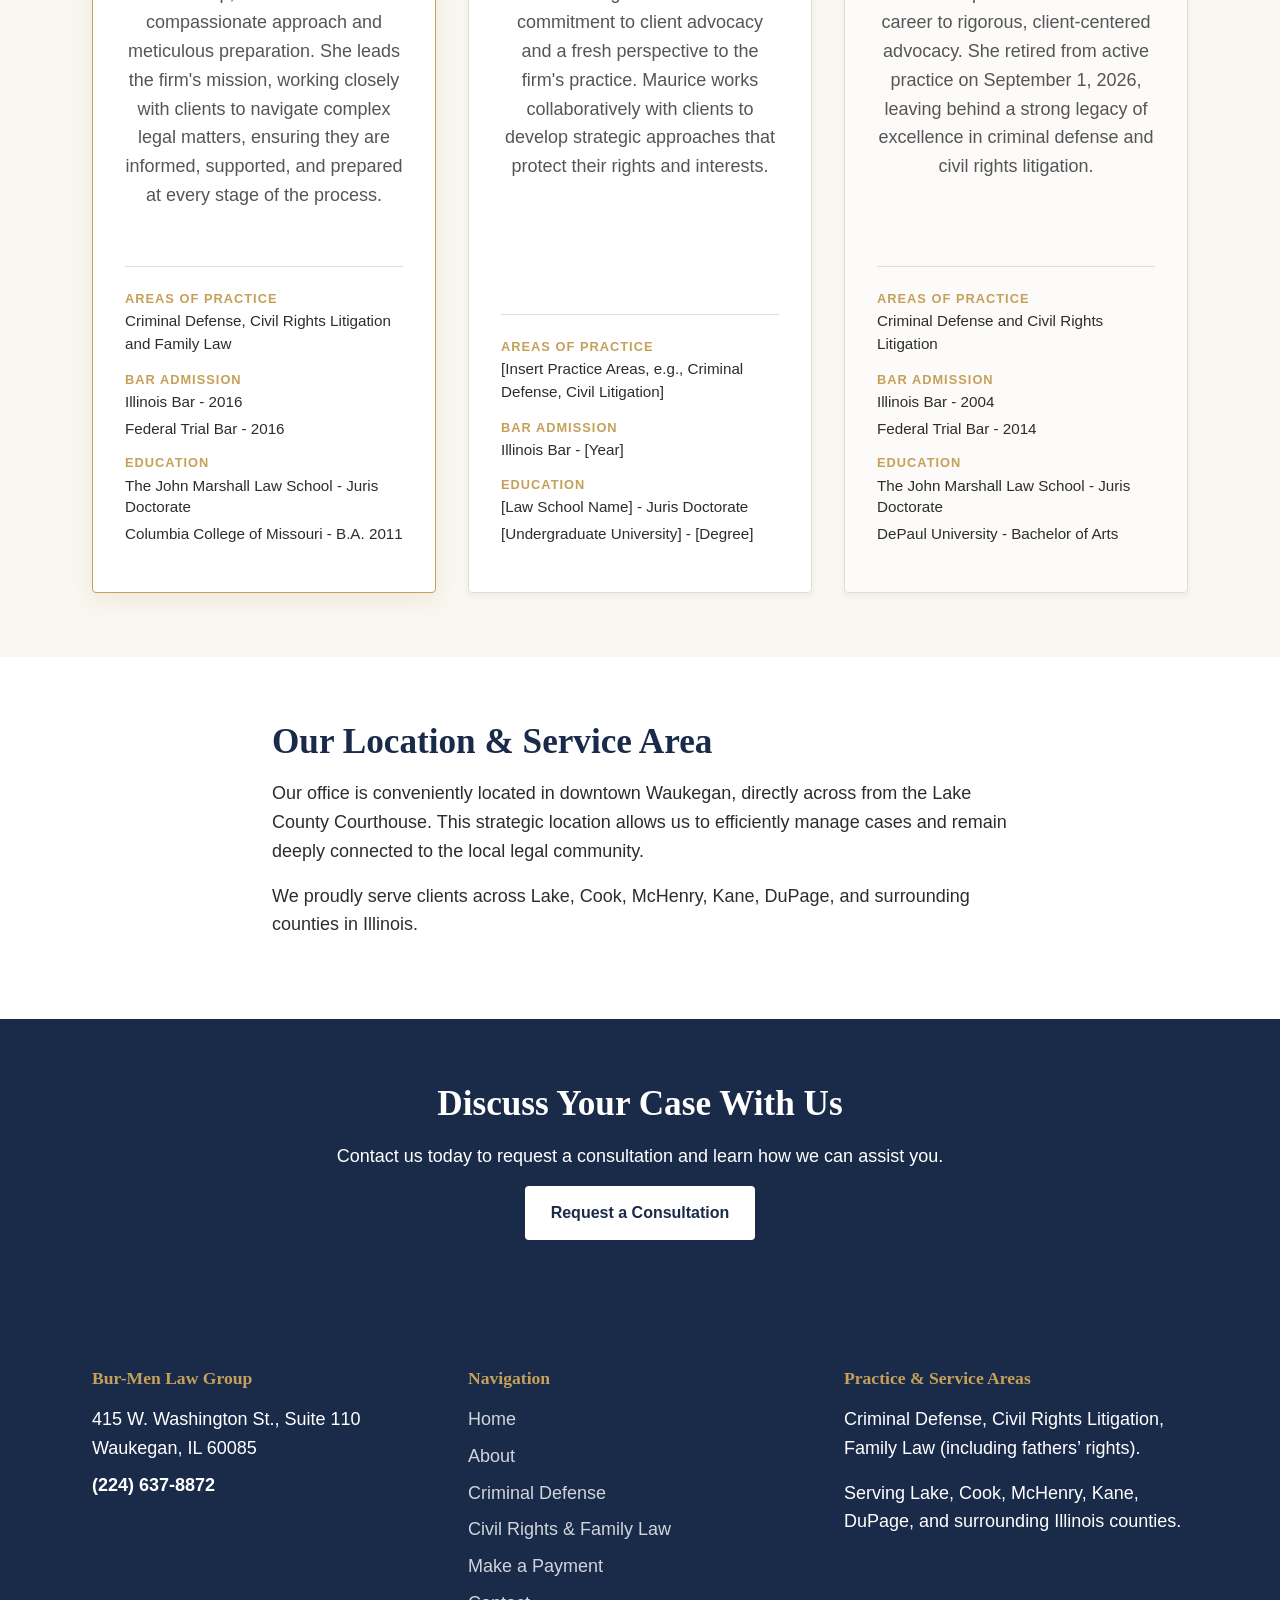
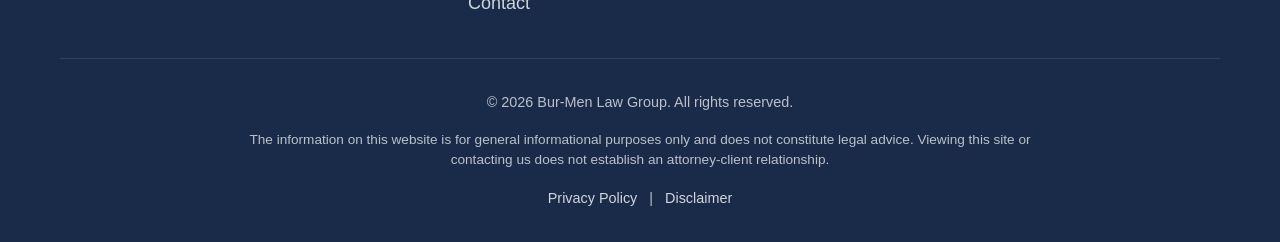
==== commit 65398db7: "Update navigation menu in about.html" ====
--- a/about.html
+++ b/about.html
@@ -31,11 +31,17 @@
         <span class="hamburger" aria-hidden="true"></span>
       </button>
       <nav id="main-nav" class="main-nav">
-        <ul>
+               <ul>
           <li><a href="index.html">Home</a></li>
-          <li><a href="about.html" aria-current="page">About</a></li>
-          <li><a href="criminal-defense.html">Criminal Defense</a></li>
-          <li><a href="civil-rights-family-law.html">Civil Rights & Family Law</a></li>
+          <li><a href="about.html">About</a></li>
+          <li class="has-dropdown">
+            <button type="button" class="dropdown-toggle" aria-expanded="false" aria-controls="practice-dropdown">Practice Areas <span aria-hidden="true">▾</span></button>
+            <ul id="practice-dropdown" class="dropdown-menu">
+              <li><a href="criminal-defense.html">Criminal Defense</a></li>
+              <li><a href="civil-rights-family-law.html#civil-rights">Civil Rights Litigation</a></li>
+              <li><a href="civil-rights-family-law.html#family-law">Family Law</a></li>
+            </ul>
+          </li>
           <li><a href="make-a-payment.html">Make a Payment</a></li>
           <li><a href="contact.html">Contact</a></li>
         </ul>
--- a/assets/css/styles.css
+++ b/assets/css/styles.css
@@ -203,3 +203,41 @@
 
 /* Optional: If you want initials to show when image is missing, you can add this later, 
    but for now, the solid navy block satisfies the "solid placeholder" requirement. */
+/* --- Dropdown Navigation --- */
+.has-dropdown { position: relative; }
+
+.dropdown-toggle {
+  background: none; border: none; font: inherit; color: inherit;
+  cursor: pointer; display: flex; align-items: center; gap: 4px;
+  padding: 0; text-decoration: none; font-weight: 500; font-size: 0.95rem;
+}
+.dropdown-toggle:hover { color: var(--color-gold-hover); }
+
+.dropdown-menu {
+  display: none; position: absolute; top: 100%; left: 0;
+  background: var(--color-white); border: 1px solid var(--color-border);
+  border-radius: var(--radius); box-shadow: var(--shadow);
+  list-style: none; padding: 0.5rem 0; min-width: 220px; z-index: 101;
+  margin-top: 1rem;
+}
+.dropdown-menu li a {
+  display: block; padding: 0.75rem 1rem; text-decoration: none;
+  color: var(--color-text); white-space: nowrap;
+}
+.dropdown-menu li a:hover { background-color: var(--color-ivory); color: var(--color-navy); }
+
+/* Desktop Hover Dropdown */
+@media (min-width: 901px) {
+  .has-dropdown:hover .dropdown-menu,
+  .has-dropdown:focus-within .dropdown-menu { display: block; }
+}
+
+/* Mobile Dropdown */
+@media (max-width: 900px) {
+  .dropdown-menu {
+    position: static; box-shadow: none; border: none;
+    background: transparent; padding-left: 1rem; min-width: auto; margin-top: 0;
+  }
+  .dropdown-menu.is-open { display: block; }
+  .dropdown-toggle { width: 100%; justify-content: space-between; padding: 0.5rem 0; }
+}
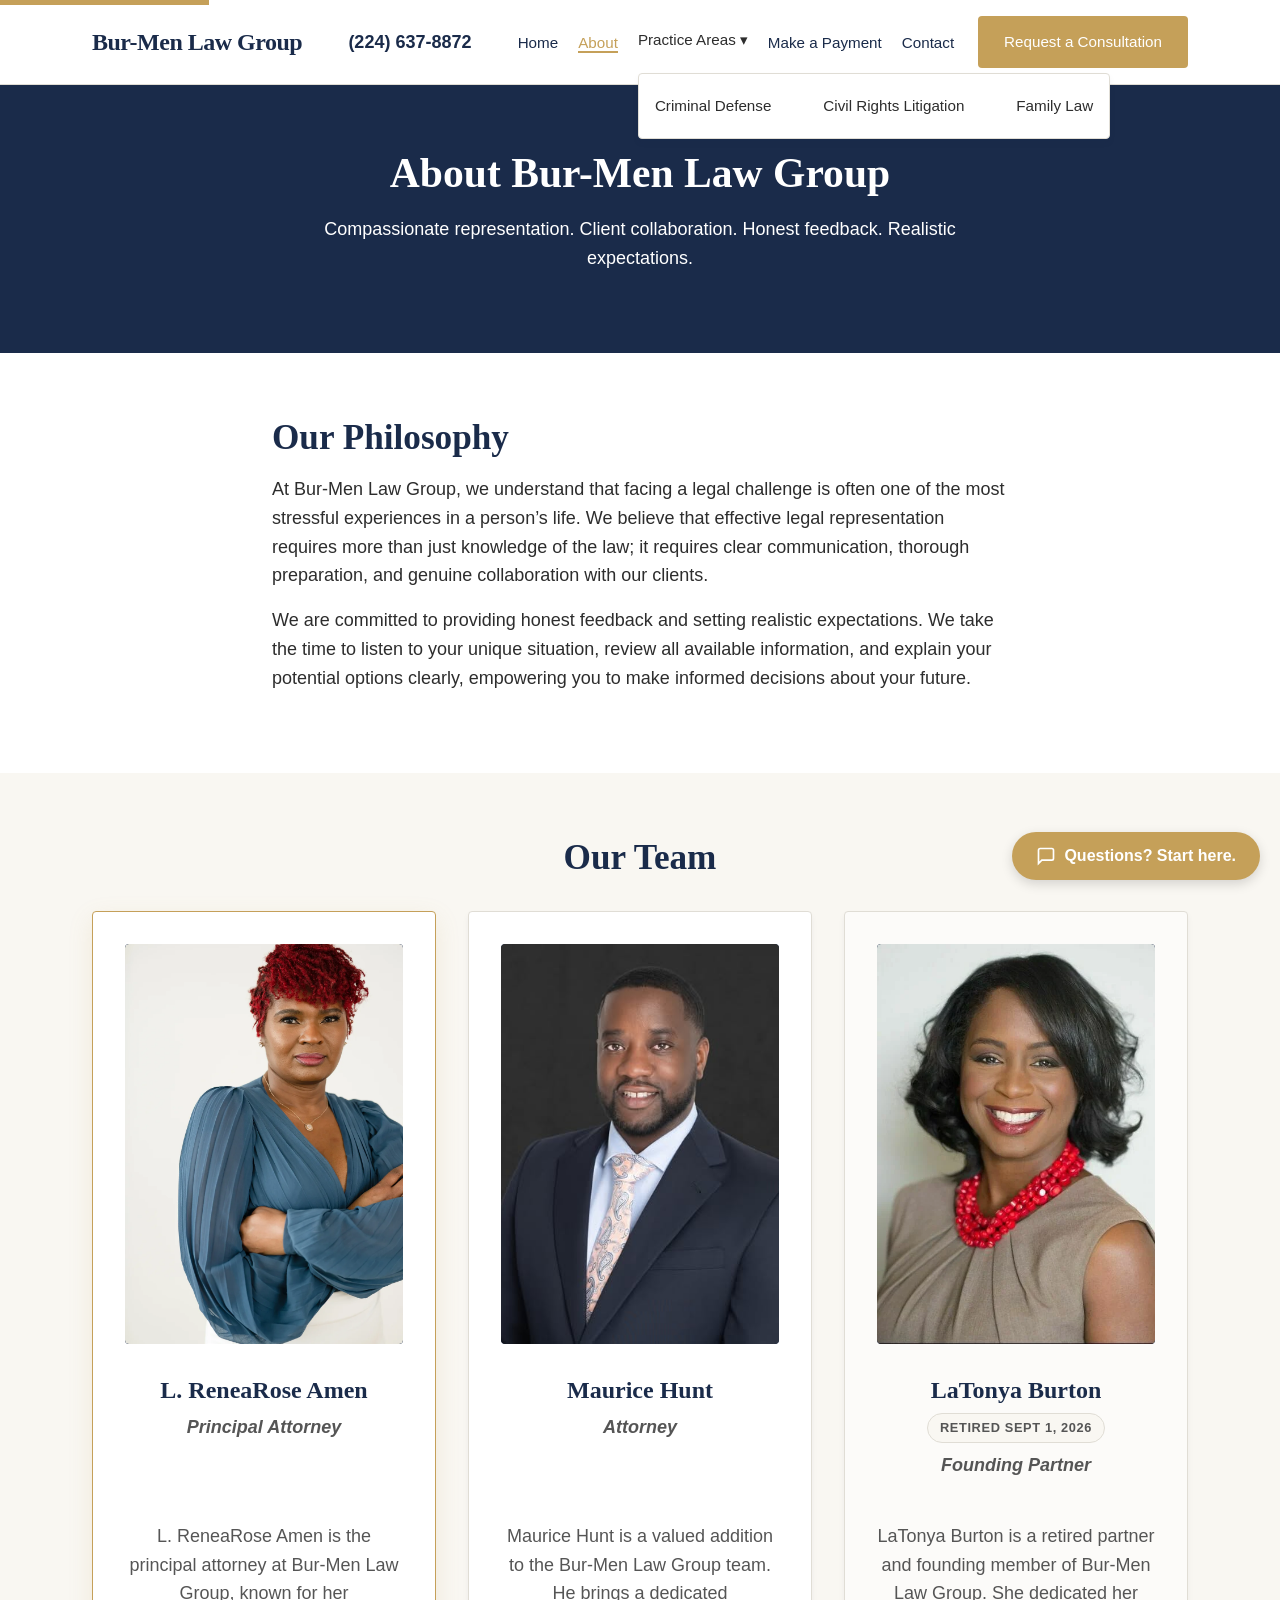
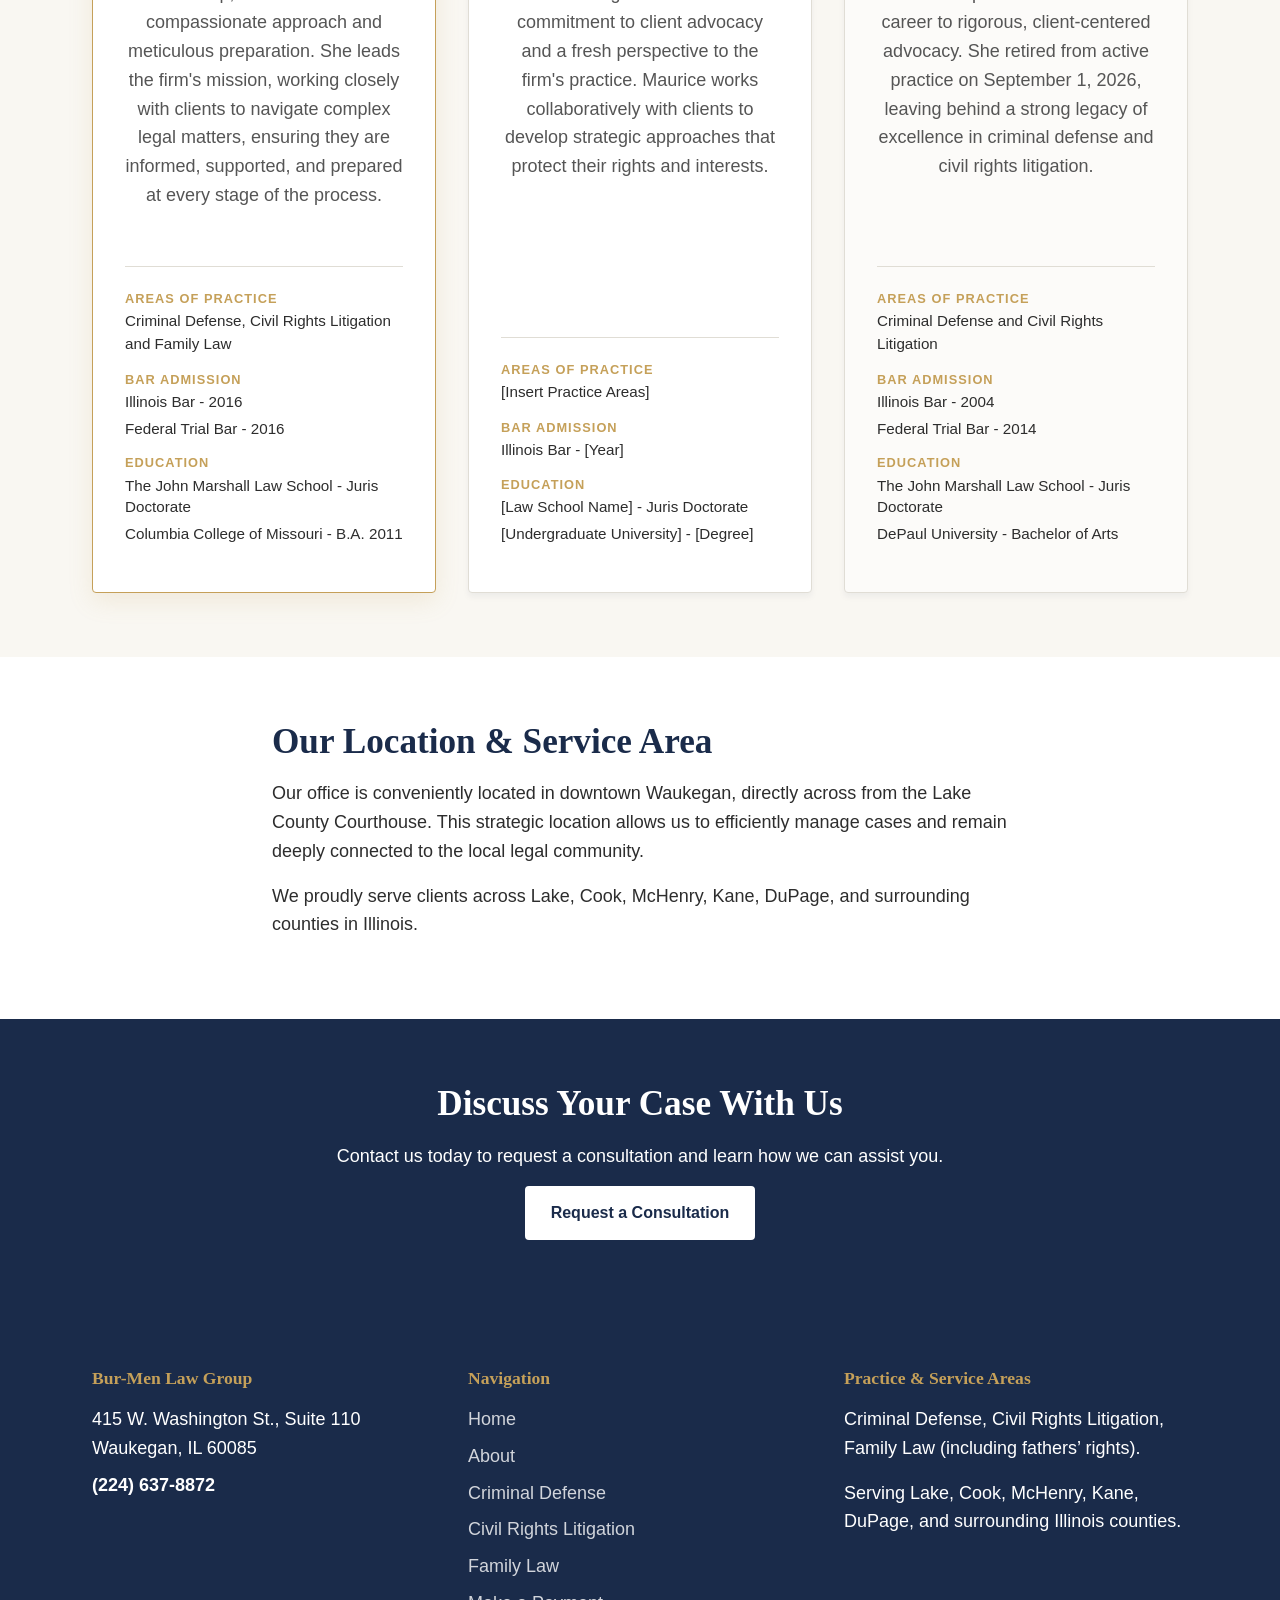
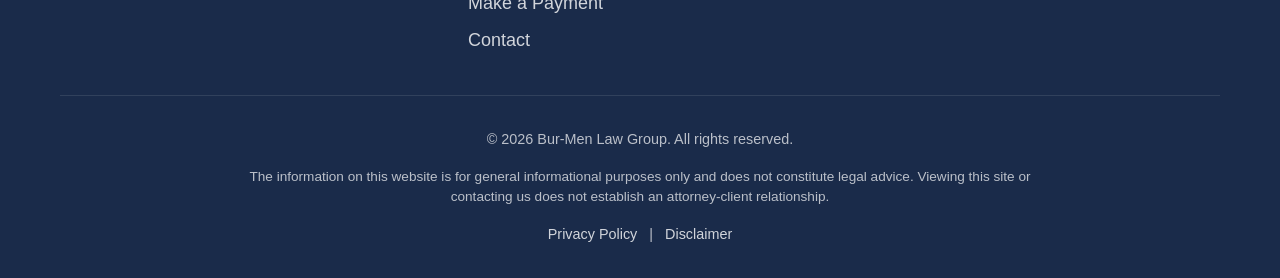
==== commit e431ee36: "Update navigation links and improve accessibility" ====
--- a/about.html
+++ b/about.html
@@ -22,7 +22,6 @@
 </head>
 <body class="page-about">
   <a href="#main-content" class="skip-link">Skip to main content</a>
-  
   <header class="site-header">
     <div class="container header-inner">
       <a href="index.html" class="wordmark">Bur-Men Law Group</a>
@@ -31,9 +30,9 @@
         <span class="hamburger" aria-hidden="true"></span>
       </button>
       <nav id="main-nav" class="main-nav">
-               <ul>
+        <ul>
           <li><a href="index.html">Home</a></li>
-          <li><a href="about.html">About</a></li>
+          <li><a href="about.html" aria-current="page">About</a></li>
           <li class="has-dropdown">
             <button type="button" class="dropdown-toggle" aria-expanded="false" aria-controls="practice-dropdown">Practice Areas <span aria-hidden="true">▾</span></button>
             <ul id="practice-dropdown" class="dropdown-menu">
@@ -49,7 +48,6 @@
       </nav>
     </div>
   </header>
-
   <main id="main-content">
     <section class="page-header bg-navy text-white">
       <div class="container narrow-container text-center">
@@ -57,7 +55,6 @@
         <p>Compassionate representation. Client collaboration. Honest feedback. Realistic expectations.</p>
       </div>
     </section>
-
     <section class="section-padding">
       <div class="container narrow-container">
         <h2>Our Philosophy</h2>
@@ -65,13 +62,10 @@
         <p>We are committed to providing honest feedback and setting realistic expectations. We take the time to listen to your unique situation, review all available information, and explain your potential options clearly, empowering you to make informed decisions about your future.</p>
       </div>
     </section>
-
     <section class="section-padding bg-ivory">
       <div class="container">
         <h2 class="section-title text-center">Our Team</h2>
         <div class="card-grid">
-          
-          <!-- 1. L. ReneaRose Amen (Principal Attorney - Highlighted) -->
           <article class="card partner-card highlighted">
             <div class="partner-image-wrapper">
               <img src="assets/images/ReneaRose Amen.webp" alt="L. ReneaRose Amen, Principal Attorney" class="partner-image partner-image-top">
@@ -87,11 +81,8 @@
               <div class="detail-block"><h4>Education</h4><ul><li>The John Marshall Law School - Juris Doctorate</li><li>Columbia College of Missouri - B.A. 2011</li></ul></div>
             </div>
           </article>
-
-          <!-- 2. Maurice Hunt (New Attorney - Standard Card) -->
           <article class="card partner-card">
             <div class="partner-image-wrapper">
-              <!-- If this image is missing, the CSS will show a solid navy block -->
               <img src="assets/images/Maurice Hunt.jpg" alt="Maurice Hunt, Attorney" class="partner-image">
             </div>
             <div class="partner-intro">
@@ -99,30 +90,12 @@
               <p class="partner-role">Attorney</p>
             </div>
             <p>Maurice Hunt is a valued addition to the Bur-Men Law Group team. He brings a dedicated commitment to client advocacy and a fresh perspective to the firm's practice. Maurice works collaboratively with clients to develop strategic approaches that protect their rights and interests.</p>
-            
-            <!-- PLACEHOLDER STATS: Update these details when verified -->
             <div class="partner-details">
-              <div class="detail-block">
-                <h4>Areas of Practice</h4>
-                <p>[Insert Practice Areas, e.g., Criminal Defense, Civil Litigation]</p>
-              </div>
-              <div class="detail-block">
-                <h4>Bar Admission</h4>
-                <ul>
-                  <li>Illinois Bar - [Year]</li>
-                </ul>
-              </div>
-              <div class="detail-block">
-                <h4>Education</h4>
-                <ul>
-                  <li>[Law School Name] - Juris Doctorate</li>
-                  <li>[Undergraduate University] - [Degree]</li>
-                </ul>
-              </div>
+              <div class="detail-block"><h4>Areas of Practice</h4><p>[Insert Practice Areas]</p></div>
+              <div class="detail-block"><h4>Bar Admission</h4><ul><li>Illinois Bar - [Year]</li></ul></div>
+              <div class="detail-block"><h4>Education</h4><ul><li>[Law School Name] - Juris Doctorate</li><li>[Undergraduate University] - [Degree]</li></ul></div>
             </div>
           </article>
-
-          <!-- 3. LaTonya Burton (Retired Founding Partner - Less Highlighted) -->
           <article class="card partner-card retired-card">
             <div class="partner-image-wrapper">
               <img src="assets/images/Latonya Burton.webp" alt="LaTonya Burton, Retired Founding Partner" class="partner-image">
@@ -139,11 +112,9 @@
               <div class="detail-block"><h4>Education</h4><ul><li>The John Marshall Law School - Juris Doctorate</li><li>DePaul University - Bachelor of Arts</li></ul></div>
             </div>
           </article>
-
         </div>
       </div>
     </section>
-
     <section class="section-padding">
       <div class="container narrow-container">
         <h2>Our Location & Service Area</h2>
@@ -151,7 +122,6 @@
         <p>We proudly serve clients across Lake, Cook, McHenry, Kane, DuPage, and surrounding counties in Illinois.</p>
       </div>
     </section>
-
     <section class="section-padding bg-navy text-white text-center">
       <div class="container narrow-container">
         <h2 class="section-title text-white">Discuss Your Case With Us</h2>
@@ -160,7 +130,6 @@
       </div>
     </section>
   </main>
-
   <footer class="site-footer">
     <div class="container footer-grid">
       <div class="footer-col">
@@ -174,7 +143,8 @@
           <li><a href="index.html">Home</a></li>
           <li><a href="about.html">About</a></li>
           <li><a href="criminal-defense.html">Criminal Defense</a></li>
-          <li><a href="civil-rights-family-law.html">Civil Rights & Family Law</a></li>
+          <li><a href="civil-rights-family-law.html#civil-rights">Civil Rights Litigation</a></li>
+          <li><a href="civil-rights-family-law.html#family-law">Family Law</a></li>
           <li><a href="make-a-payment.html">Make a Payment</a></li>
           <li><a href="contact.html">Contact</a></li>
         </ul>
--- a/assets/css/styles.css
+++ b/assets/css/styles.css
@@ -241,3 +241,41 @@
   .dropdown-menu.is-open { display: block; }
   .dropdown-toggle { width: 100%; justify-content: space-between; padding: 0.5rem 0; }
 }
+/* --- Dropdown Navigation --- */
+.has-dropdown { position: relative; }
+
+.dropdown-toggle {
+  background: none; border: none; font: inherit; color: inherit;
+  cursor: pointer; display: flex; align-items: center; gap: 4px;
+  padding: 0; text-decoration: none; font-weight: 500; font-size: 0.95rem;
+}
+.dropdown-toggle:hover { color: var(--color-gold-hover); }
+
+.dropdown-menu {
+  display: none; position: absolute; top: 100%; left: 0;
+  background: var(--color-white); border: 1px solid var(--color-border);
+  border-radius: var(--radius); box-shadow: var(--shadow);
+  list-style: none; padding: 0.5rem 0; min-width: 220px; z-index: 101;
+  margin-top: 1rem;
+}
+.dropdown-menu li a {
+  display: block; padding: 0.75rem 1rem; text-decoration: none;
+  color: var(--color-text); white-space: nowrap;
+}
+.dropdown-menu li a:hover { background-color: var(--color-ivory); color: var(--color-navy); }
+
+/* Desktop Hover Dropdown */
+@media (min-width: 901px) {
+  .has-dropdown:hover .dropdown-menu,
+  .has-dropdown:focus-within .dropdown-menu { display: block; }
+}
+
+/* Mobile Dropdown */
+@media (max-width: 900px) {
+  .dropdown-menu {
+    position: static; box-shadow: none; border: none;
+    background: transparent; padding-left: 1rem; min-width: auto; margin-top: 0;
+  }
+  .dropdown-menu.is-open { display: block; }
+  .dropdown-toggle { width: 100%; justify-content: space-between; padding: 0.5rem 0; }
+}
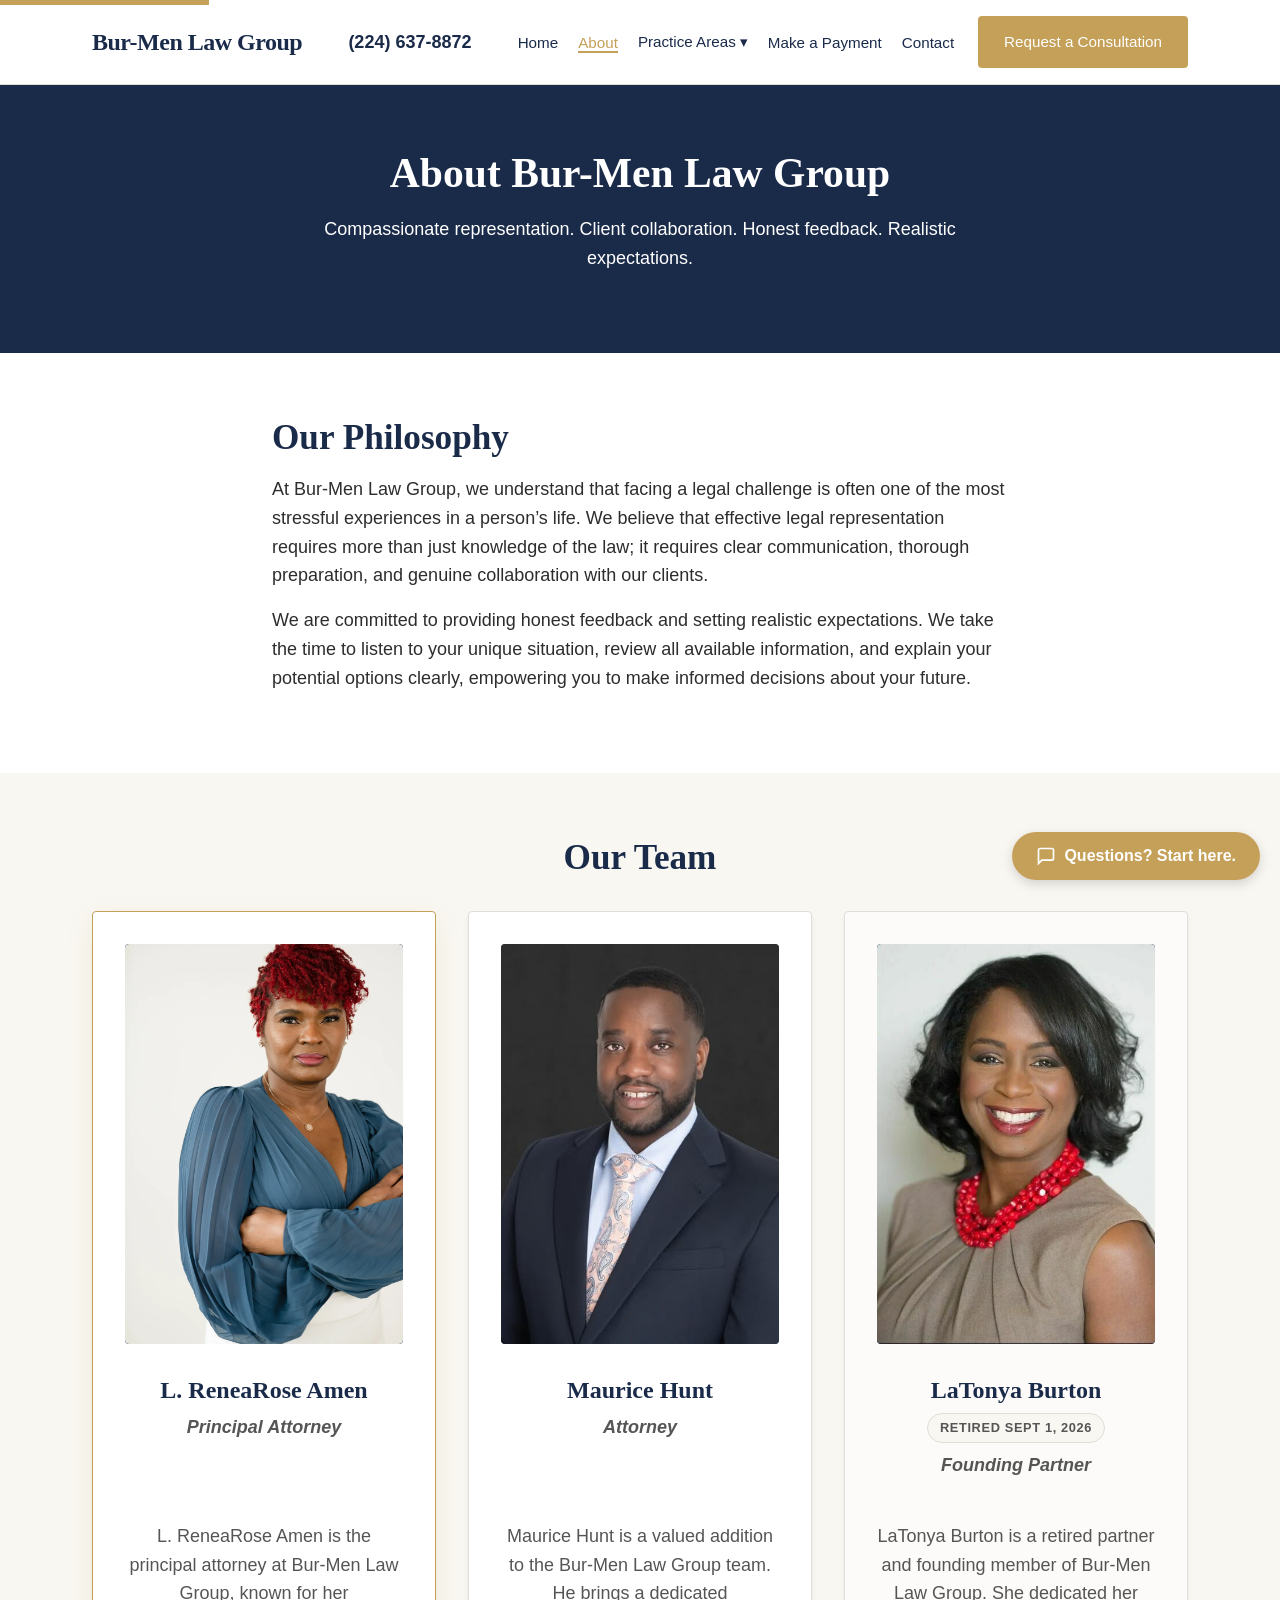
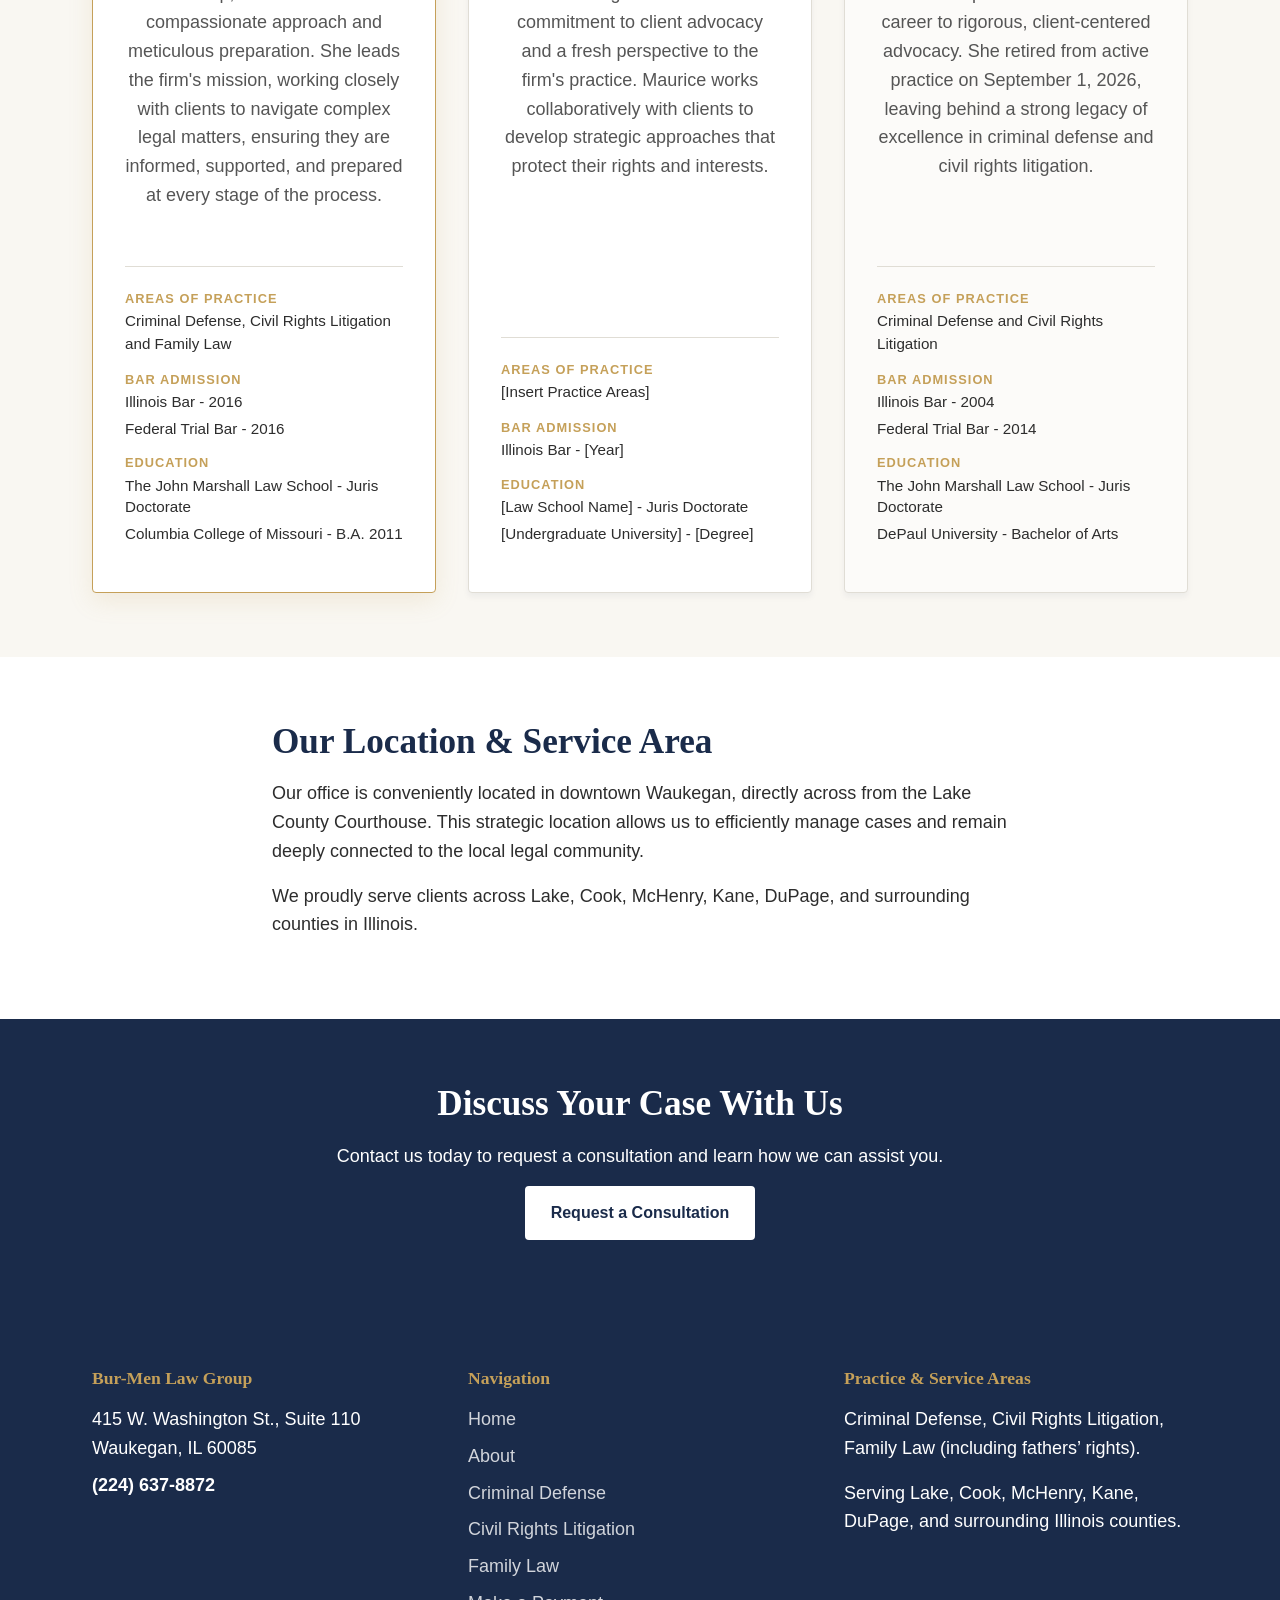
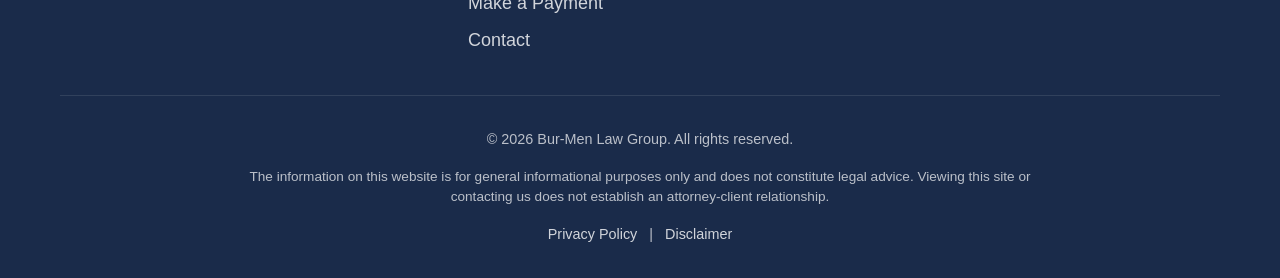
==== commit 0142ba3f: "Change button to link for Practice Areas dropdown" ====
--- a/about.html
+++ b/about.html
@@ -34,7 +34,7 @@
           <li><a href="index.html">Home</a></li>
           <li><a href="about.html" aria-current="page">About</a></li>
           <li class="has-dropdown">
-            <button type="button" class="dropdown-toggle" aria-expanded="false" aria-controls="practice-dropdown">Practice Areas <span aria-hidden="true">▾</span></button>
+            <a href="#" class="dropdown-toggle" aria-expanded="false" aria-controls="practice-dropdown">Practice Areas <span aria-hidden="true">▾</span></a>
             <ul id="practice-dropdown" class="dropdown-menu">
               <li><a href="criminal-defense.html">Criminal Defense</a></li>
               <li><a href="civil-rights-family-law.html#civil-rights">Civil Rights Litigation</a></li>
--- a/assets/css/styles.css
+++ b/assets/css/styles.css
@@ -56,7 +56,7 @@
 .hamburger::after { top: 8px; }
 
 .main-nav { display: flex; align-items: center; gap: 1.5rem; }
-.main-nav ul { display: flex; list-style: none; gap: 1.25rem; }
+.main-nav ul { display: flex; list-style: none; gap: 1.25rem; align-items: center; }
 .main-nav a { text-decoration: none; font-weight: 500; font-size: 0.95rem; }
 .main-nav a[aria-current="page"] { color: var(--color-gold); border-bottom: 2px solid var(--color-gold); }
 
@@ -64,8 +64,50 @@
   .mobile-menu-toggle { display: block; }
   .main-nav.js-enabled { display: none; flex-direction: column; align-items: flex-start; position: absolute; top: 100%; left: 0; right: 0; background: var(--color-white); border-bottom: 1px solid var(--color-border); padding: var(--spacing-md); box-shadow: var(--shadow); }
   .main-nav.js-enabled.is-open { display: flex; }
-  .main-nav.js-enabled ul { flex-direction: column; gap: var(--spacing-sm); width: 100%; }
+  .main-nav.js-enabled ul { flex-direction: column; gap: var(--spacing-sm); width: 100%; align-items: flex-start; }
   .main-nav.js-enabled .button { width: 100%; text-align: center; margin-top: var(--spacing-sm); }
+}
+
+/* --- Dropdown Navigation --- */
+.has-dropdown { position: relative; display: flex; align-items: center; }
+.dropdown-toggle {
+  display: flex; align-items: center; gap: 4px;
+  /* Inherits .main-nav a styles automatically */
+}
+.dropdown-toggle:hover { color: var(--color-gold-hover); }
+
+.dropdown-menu {
+  display: none !important;
+  flex-direction: column !important;
+  position: absolute; top: 100%; left: 0;
+  background: var(--color-white); border: 1px solid var(--color-border);
+  border-radius: var(--radius); box-shadow: var(--shadow);
+  list-style: none; padding: 0.5rem 0; min-width: 220px; z-index: 101;
+  margin-top: 1rem; gap: 0 !important;
+}
+.dropdown-menu li a {
+  display: block; padding: 0.75rem 1rem; text-decoration: none;
+  color: var(--color-text); white-space: nowrap;
+}
+.dropdown-menu li a:hover { background-color: var(--color-ivory); color: var(--color-navy); }
+
+@media (min-width: 901px) {
+  .has-dropdown:hover .dropdown-menu,
+  .has-dropdown:focus-within .dropdown-menu {
+    display: flex !important;
+  }
+}
+
+@media (max-width: 900px) {
+  .dropdown-menu {
+    position: static; box-shadow: none; border: none;
+    background: transparent; padding-left: 1rem; min-width: auto; margin-top: 0;
+    width: 100%;
+  }
+  .dropdown-menu.is-open {
+    display: flex !important;
+  }
+  .dropdown-toggle { width: 100%; justify-content: space-between; padding: 0.5rem 0; }
 }
 
 .button { display: inline-block; padding: 0.75rem 1.5rem; border-radius: var(--radius); text-decoration: none; font-weight: 600; text-align: center; transition: background-color 0.2s ease, transform 0.1s ease; border: 2px solid transparent; cursor: pointer; font-size: 1rem; }
@@ -141,7 +183,7 @@
 .existing-client-callout h3 { color: var(--color-gold); }
 .existing-client-callout p { color: rgba(255, 255, 255, 0.9); }
 
-.partner-image-wrapper { margin-bottom: var(--spacing-md); overflow: hidden; border-radius: var(--radius); }
+.partner-image-wrapper { margin-bottom: var(--spacing-md); overflow: hidden; border-radius: var(--radius); background-color: var(--color-navy); display: flex; align-items: center; justify-content: center; }
 .partner-image { width: 100%; height: 400px; object-fit: cover; object-position: center; border-radius: var(--radius); }
 .partner-image-top { object-position: center 15%; }
 
@@ -164,8 +206,6 @@
 .faq-item p { padding: 0 1rem 1rem 1rem; margin-bottom: 0; color: var(--color-text-light); }
 
 /* --- Partner Card Alignment & Highlighting --- */
-
-/* Wrapper for Name, Badge, and Role to ensure bio always starts at the same height */
 .partner-intro {
   min-height: 130px;
   display: flex;
@@ -173,109 +213,8 @@
   align-items: center;
   margin-bottom: 1rem;
 }
-
-.partner-card h3 {
-  margin-bottom: 0.5rem;
-}
-
-.partner-card .partner-role { 
-  margin-bottom: 0; 
-}
-
-/* Highlighted Principal Attorney Card */
-.partner-card.highlighted {
-  border-color: var(--color-gold);
-  box-shadow: 0 8px 24px rgba(197, 160, 89, 0.15);
-}
-
-/* Less Highlighted Retired Partner Card */
-.partner-card.retired-card {
-  background-color: #fcfbf9;
-  border-color: var(--color-border);
-}
-/* Solid placeholder for missing images */
-.partner-image-wrapper {
-  background-color: var(--color-navy); /* Solid navy block if image is missing */
-  display: flex;
-  align-items: center;
-  justify-content: center;
-}
-
-/* Optional: If you want initials to show when image is missing, you can add this later, 
-   but for now, the solid navy block satisfies the "solid placeholder" requirement. */
-/* --- Dropdown Navigation --- */
-.has-dropdown { position: relative; }
-
-.dropdown-toggle {
-  background: none; border: none; font: inherit; color: inherit;
-  cursor: pointer; display: flex; align-items: center; gap: 4px;
-  padding: 0; text-decoration: none; font-weight: 500; font-size: 0.95rem;
-}
-.dropdown-toggle:hover { color: var(--color-gold-hover); }
-
-.dropdown-menu {
-  display: none; position: absolute; top: 100%; left: 0;
-  background: var(--color-white); border: 1px solid var(--color-border);
-  border-radius: var(--radius); box-shadow: var(--shadow);
-  list-style: none; padding: 0.5rem 0; min-width: 220px; z-index: 101;
-  margin-top: 1rem;
-}
-.dropdown-menu li a {
-  display: block; padding: 0.75rem 1rem; text-decoration: none;
-  color: var(--color-text); white-space: nowrap;
-}
-.dropdown-menu li a:hover { background-color: var(--color-ivory); color: var(--color-navy); }
-
-/* Desktop Hover Dropdown */
-@media (min-width: 901px) {
-  .has-dropdown:hover .dropdown-menu,
-  .has-dropdown:focus-within .dropdown-menu { display: block; }
-}
-
-/* Mobile Dropdown */
-@media (max-width: 900px) {
-  .dropdown-menu {
-    position: static; box-shadow: none; border: none;
-    background: transparent; padding-left: 1rem; min-width: auto; margin-top: 0;
-  }
-  .dropdown-menu.is-open { display: block; }
-  .dropdown-toggle { width: 100%; justify-content: space-between; padding: 0.5rem 0; }
-}
-/* --- Dropdown Navigation --- */
-.has-dropdown { position: relative; }
-
-.dropdown-toggle {
-  background: none; border: none; font: inherit; color: inherit;
-  cursor: pointer; display: flex; align-items: center; gap: 4px;
-  padding: 0; text-decoration: none; font-weight: 500; font-size: 0.95rem;
-}
-.dropdown-toggle:hover { color: var(--color-gold-hover); }
-
-.dropdown-menu {
-  display: none; position: absolute; top: 100%; left: 0;
-  background: var(--color-white); border: 1px solid var(--color-border);
-  border-radius: var(--radius); box-shadow: var(--shadow);
-  list-style: none; padding: 0.5rem 0; min-width: 220px; z-index: 101;
-  margin-top: 1rem;
-}
-.dropdown-menu li a {
-  display: block; padding: 0.75rem 1rem; text-decoration: none;
-  color: var(--color-text); white-space: nowrap;
-}
-.dropdown-menu li a:hover { background-color: var(--color-ivory); color: var(--color-navy); }
-
-/* Desktop Hover Dropdown */
-@media (min-width: 901px) {
-  .has-dropdown:hover .dropdown-menu,
-  .has-dropdown:focus-within .dropdown-menu { display: block; }
-}
-
-/* Mobile Dropdown */
-@media (max-width: 900px) {
-  .dropdown-menu {
-    position: static; box-shadow: none; border: none;
-    background: transparent; padding-left: 1rem; min-width: auto; margin-top: 0;
-  }
-  .dropdown-menu.is-open { display: block; }
-  .dropdown-toggle { width: 100%; justify-content: space-between; padding: 0.5rem 0; }
-}
+.partner-card h3 { margin-bottom: 0.5rem; }
+.partner-card .partner-role { margin-bottom: 0; }
+
+.partner-card.highlighted { border-color: var(--color-gold); box-shadow: 0 8px 24px rgba(197, 160, 89, 0.15); }
+.partner-card.retired-card { background-color: #fcfbf9; border-color: var(--color-border); }
--- a/assets/css/chatbot.css
+++ b/assets/css/chatbot.css
@@ -1,180 +1,55 @@
 .bm-chat-launcher {
-  position: fixed;
-  bottom: 20px;
-  right: 20px;
-  bottom: max(20px, env(safe-area-inset-bottom));
-  right: max(20px, env(safe-area-inset-right));
-  z-index: 9999;
-  background-color: var(--color-gold);
-  color: var(--color-white);
-  border: none;
-  border-radius: 30px;
-  padding: 12px 24px;
-  font-size: 16px;
-  font-weight: 600;
-  font-family: var(--font-sans);
-  cursor: pointer;
-  box-shadow: 0 4px 12px rgba(0,0,0,0.15);
-  display: flex;
-  align-items: center;
-  gap: 8px;
-  transition: background-color 0.2s ease, transform 0.1s ease;
-  min-height: 48px;
+  position: fixed; bottom: 20px; right: 20px; z-index: 9999;
+  background-color: var(--color-gold); color: var(--color-white);
+  border: none; border-radius: 30px; padding: 12px 24px;
+  font-size: 16px; font-weight: 600; font-family: var(--font-sans);
+  cursor: pointer; box-shadow: 0 4px 12px rgba(0,0,0,0.15);
+  display: flex; align-items: center; gap: 8px;
+  transition: background-color 0.2s ease, transform 0.1s ease; min-height: 48px;
 }
 .bm-chat-launcher:hover { background-color: var(--color-gold-hover); }
 .bm-chat-launcher:active { transform: translateY(1px); }
 .bm-chat-launcher:focus-visible { outline: 3px solid var(--color-navy); outline-offset: 2px; }
 
 .bm-chat-panel {
-  position: fixed;
-  bottom: 80px;
-  right: 20px;
-  bottom: max(80px, env(safe-area-inset-bottom));
-  right: max(20px, env(safe-area-inset-right));
-  z-index: 9998;
-  width: 380px;
-  max-width: calc(100vw - 40px);
-  height: 500px;
-  max-height: calc(100vh - 100px);
-  background-color: var(--color-white);
-  border: 1px solid var(--color-border);
-  border-radius: 8px;
-  box-shadow: 0 8px 24px rgba(0,0,0,0.15);
-  display: none;
-  flex-direction: column;
-  overflow: hidden;
+  position: fixed; bottom: 80px; right: 20px; z-index: 9998;
+  width: 380px; max-width: calc(100vw - 40px); height: 500px; max-height: calc(100vh - 100px);
+  background-color: var(--color-white); border: 1px solid var(--color-border);
+  border-radius: 8px; box-shadow: 0 8px 24px rgba(0,0,0,0.15);
+  display: none; flex-direction: column; overflow: hidden;
 }
 .bm-chat-panel.is-open { display: flex; }
 
-.bm-chat-header {
-  background-color: var(--color-navy);
-  color: var(--color-white);
-  padding: 16px;
-  display: flex;
-  justify-content: space-between;
-  align-items: center;
-}
+.bm-chat-header { background-color: var(--color-navy); color: var(--color-white); padding: 16px; display: flex; justify-content: space-between; align-items: center; }
 .bm-chat-header h3 { margin: 0; font-size: 1.1rem; color: var(--color-white); font-family: var(--font-sans); }
-.bm-chat-close {
-  background: none;
-  border: none;
-  color: var(--color-white);
-  font-size: 1.5rem;
-  cursor: pointer;
-  padding: 0 4px;
-  line-height: 1;
-}
+.bm-chat-close { background: none; border: none; color: var(--color-white); font-size: 1.5rem; cursor: pointer; padding: 0 4px; line-height: 1; }
 .bm-chat-close:focus-visible { outline: 2px solid var(--color-gold); outline-offset: 2px; }
 
-.bm-chat-scope {
-  background-color: var(--color-ivory);
-  padding: 10px 16px;
-  font-size: 13px;
-  color: var(--color-text-light);
-  border-bottom: 1px solid var(--color-border);
-  line-height: 1.4;
-}
+.bm-chat-scope { background-color: var(--color-ivory); padding: 10px 16px; font-size: 13px; color: var(--color-text-light); border-bottom: 1px solid var(--color-border); line-height: 1.4; }
 
-.bm-chat-messages {
-  flex: 1;
-  overflow-y: auto;
-  padding: 16px;
-  display: flex;
-  flex-direction: column;
-  gap: 12px;
-  background-color: var(--color-white);
-}
+.bm-chat-messages { flex: 1; overflow-y: auto; padding: 16px; display: flex; flex-direction: column; gap: 12px; background-color: var(--color-white); }
 
-.bm-chat-message {
-  max-width: 85%;
-  padding: 12px 16px;
-  border-radius: 8px;
-  font-size: 16px;
-  line-height: 1.5;
-}
-.bm-chat-message.user {
-  align-self: flex-end;
-  background-color: var(--color-navy);
-  color: var(--color-white);
-  border-bottom-right-radius: 2px;
-}
-.bm-chat-message.bot {
-  align-self: flex-start;
-  background-color: var(--color-ivory);
-  color: var(--color-text);
-  border: 1px solid var(--color-border);
-  border-bottom-left-radius: 2px;
-}
+.bm-chat-message { max-width: 85%; padding: 12px 16px; border-radius: 8px; font-size: 16px; line-height: 1.5; }
+.bm-chat-message.user { align-self: flex-end; background-color: var(--color-navy); color: var(--color-white); border-bottom-right-radius: 2px; }
+.bm-chat-message.bot { align-self: flex-start; background-color: var(--color-ivory); color: var(--color-text); border: 1px solid var(--color-border); border-bottom-left-radius: 2px; }
 .bm-chat-message.bot p { margin-bottom: 8px; }
 .bm-chat-message.bot p:last-child { margin-bottom: 0; }
 .bm-chat-message.bot a { color: var(--color-navy); font-weight: 600; }
 
-.bm-chat-suggestions {
-  display: flex;
-  flex-wrap: wrap;
-  gap: 8px;
-  margin-top: 8px;
-}
-.bm-chat-suggestion {
-  background-color: var(--color-white);
-  border: 1px solid var(--color-gold);
-  color: var(--color-navy);
-  padding: 6px 12px;
-  border-radius: 16px;
-  font-size: 14px;
-  cursor: pointer;
-  text-align: left;
-  transition: background-color 0.2s;
-}
+.bm-chat-suggestions { display: flex; flex-wrap: wrap; gap: 8px; margin-top: 8px; }
+.bm-chat-suggestion { background-color: var(--color-white); border: 1px solid var(--color-gold); color: var(--color-navy); padding: 6px 12px; border-radius: 16px; font-size: 14px; cursor: pointer; text-align: left; transition: background-color 0.2s; }
 .bm-chat-suggestion:hover { background-color: var(--color-ivory); }
 .bm-chat-suggestion:focus-visible { outline: 2px solid var(--color-gold); outline-offset: 2px; }
 
-.bm-chat-input-area {
-  padding: 16px;
-  border-top: 1px solid var(--color-border);
-  background-color: var(--color-white);
-  display: flex;
-  gap: 8px;
-  align-items: flex-end;
-}
-.bm-chat-input {
-  flex: 1;
-  padding: 10px 12px;
-  border: 1px solid var(--color-border);
-  border-radius: 4px;
-  font-size: 16px;
-  font-family: var(--font-sans);
-  resize: none;
-  min-height: 44px;
-  max-height: 120px;
-}
+.bm-chat-input-area { padding: 16px; border-top: 1px solid var(--color-border); background-color: var(--color-white); display: flex; gap: 8px; align-items: flex-end; }
+.bm-chat-input { flex: 1; padding: 10px 12px; border: 1px solid var(--color-border); border-radius: 4px; font-size: 16px; font-family: var(--font-sans); resize: none; min-height: 44px; max-height: 120px; }
 .bm-chat-input:focus { outline: 2px solid var(--color-gold); border-color: var(--color-gold); }
-.bm-chat-send {
-  background-color: var(--color-gold);
-  color: var(--color-white);
-  border: none;
-  border-radius: 4px;
-  padding: 10px 16px;
-  font-size: 16px;
-  font-weight: 600;
-  cursor: pointer;
-  min-height: 44px;
-}
+.bm-chat-send { background-color: var(--color-gold); color: var(--color-white); border: none; border-radius: 4px; padding: 10px 16px; font-size: 16px; font-weight: 600; cursor: pointer; min-height: 44px; }
 .bm-chat-send:hover { background-color: var(--color-gold-hover); }
 .bm-chat-send:disabled { background-color: var(--color-border); cursor: not-allowed; }
 .bm-chat-send:focus-visible { outline: 2px solid var(--color-navy); outline-offset: 2px; }
 
 @media (max-width: 480px) {
-  .bm-chat-panel {
-    width: calc(100vw - 20px);
-    right: 10px;
-    bottom: 70px;
-    height: 60vh;
-  }
-  .bm-chat-launcher {
-    right: 10px;
-    bottom: 10px;
-    font-size: 15px;
-    padding: 10px 16px;
-  }
+  .bm-chat-panel { width: calc(100vw - 20px); right: 10px; bottom: 70px; height: 60vh; }
+  .bm-chat-launcher { right: 10px; bottom: 10px; font-size: 15px; padding: 10px 16px; }
 }
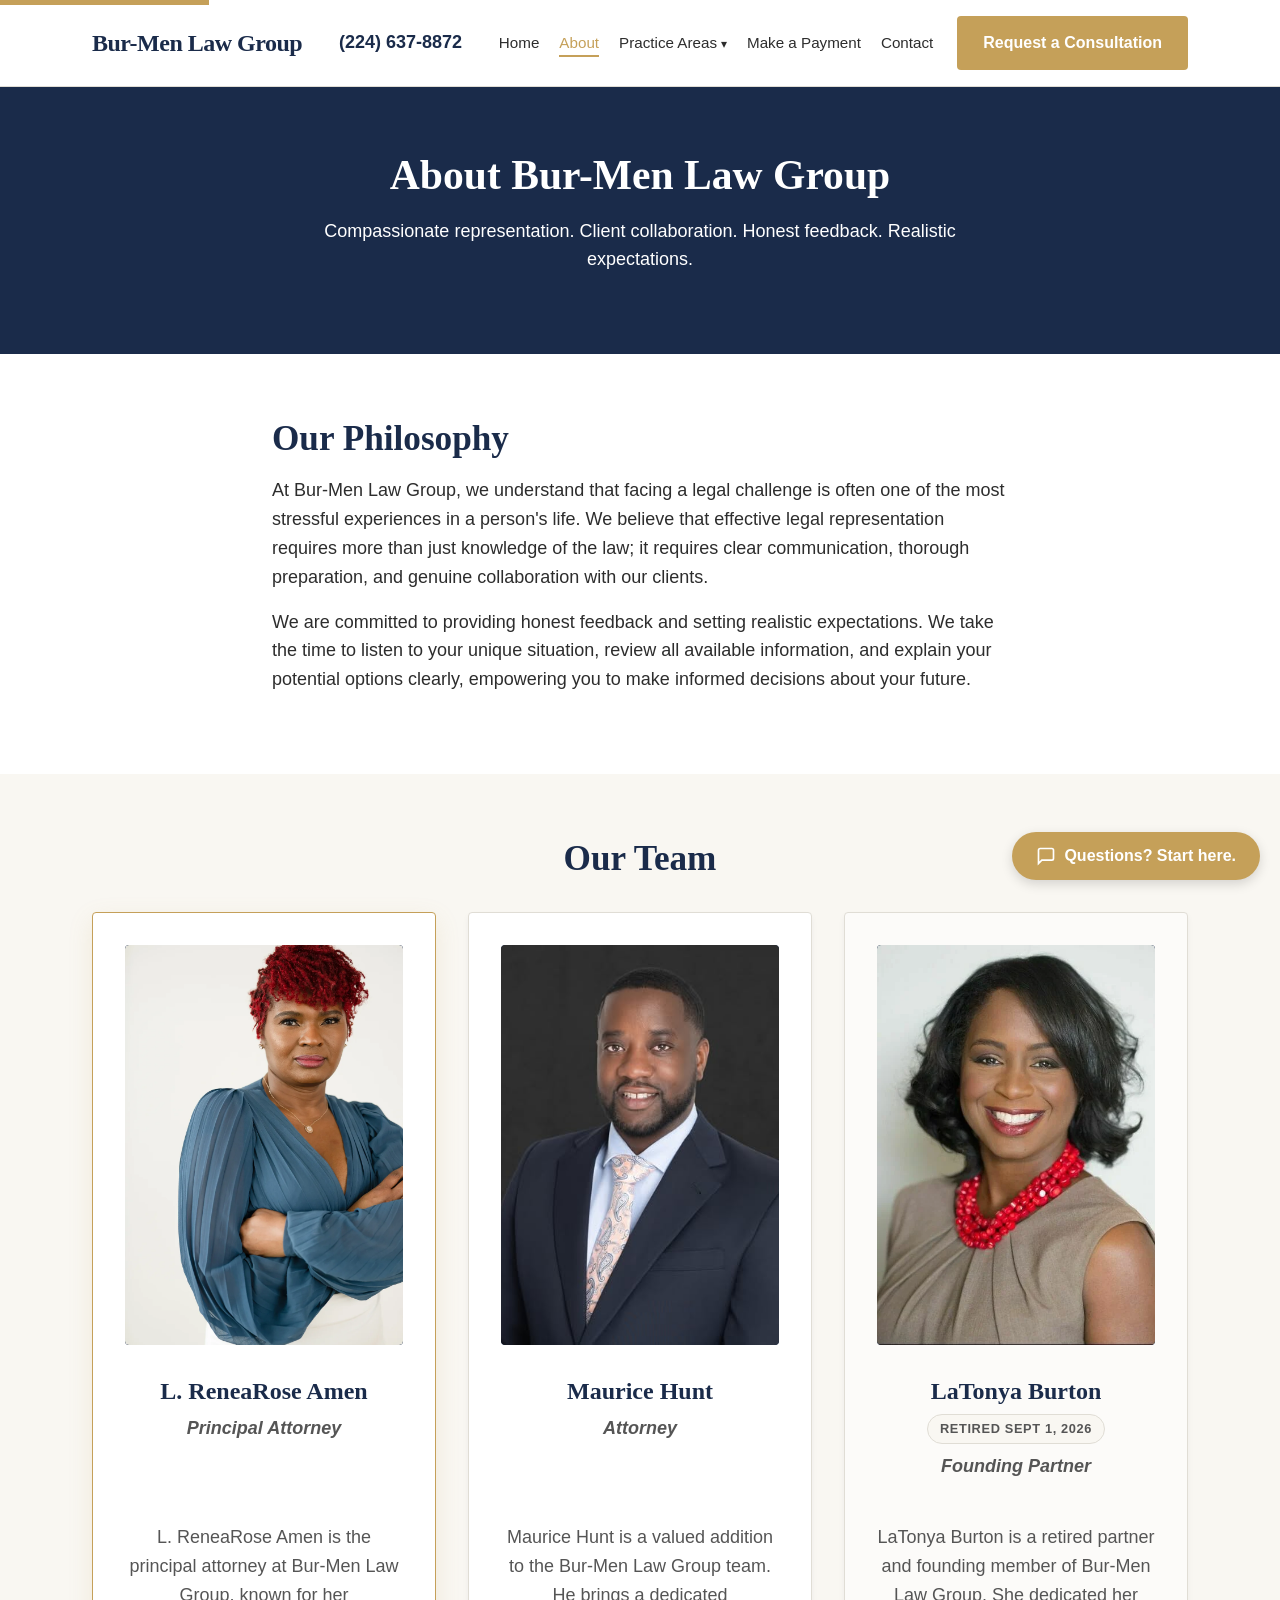
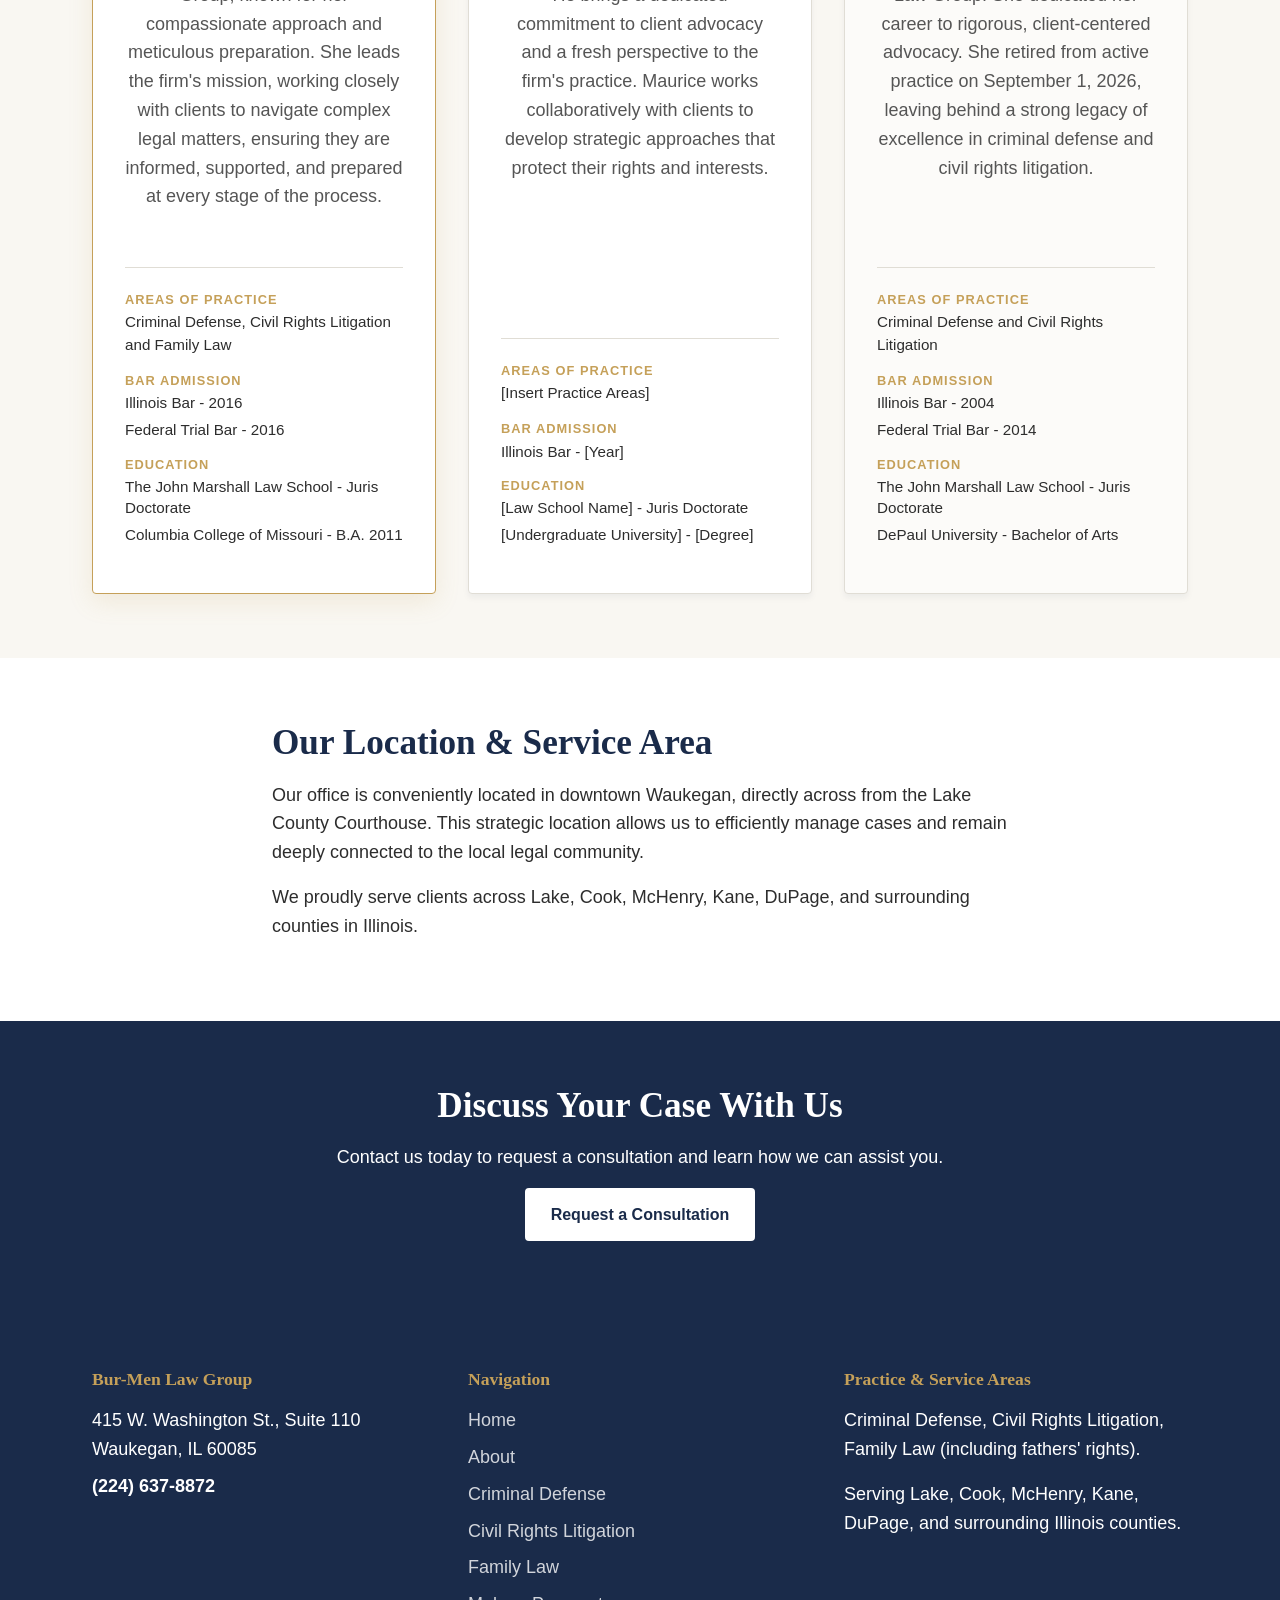
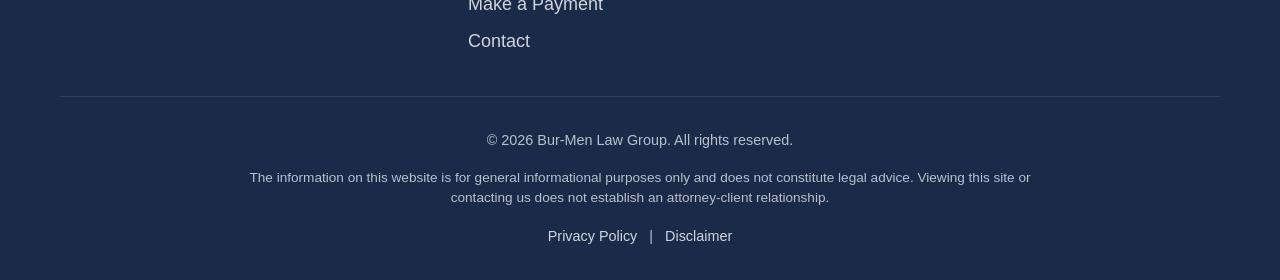
==== commit b87bc8e0: "Fix HTML entities and update button for dropdown" ====
--- a/about.html
+++ b/about.html
@@ -34,10 +34,13 @@
           <li><a href="index.html">Home</a></li>
           <li><a href="about.html" aria-current="page">About</a></li>
           <li class="has-dropdown">
-            <a href="#" class="dropdown-toggle" aria-expanded="false" aria-controls="practice-dropdown">Practice Areas <span aria-hidden="true">▾</span></a>
-            <ul id="practice-dropdown" class="dropdown-menu">
+            <button type="button" class="dropdown-toggle" aria-expanded="false" aria-controls="practice-areas-submenu">
+              Practice Areas
+              <span class="dropdown-icon" aria-hidden="true">▾</span>
+            </button>
+            <ul class="dropdown-menu" id="practice-areas-submenu">
               <li><a href="criminal-defense.html">Criminal Defense</a></li>
-              <li><a href="civil-rights-family-law.html#civil-rights">Civil Rights Litigation</a></li>
+              <li><a href="civil-rights-family-law.html#civil-rights">Civil Rights</a></li>
               <li><a href="civil-rights-family-law.html#family-law">Family Law</a></li>
             </ul>
           </li>
@@ -58,7 +61,7 @@
     <section class="section-padding">
       <div class="container narrow-container">
         <h2>Our Philosophy</h2>
-        <p>At Bur-Men Law Group, we understand that facing a legal challenge is often one of the most stressful experiences in a person’s life. We believe that effective legal representation requires more than just knowledge of the law; it requires clear communication, thorough preparation, and genuine collaboration with our clients.</p>
+        <p>At Bur-Men Law Group, we understand that facing a legal challenge is often one of the most stressful experiences in a person's life. We believe that effective legal representation requires more than just knowledge of the law; it requires clear communication, thorough preparation, and genuine collaboration with our clients.</p>
         <p>We are committed to providing honest feedback and setting realistic expectations. We take the time to listen to your unique situation, review all available information, and explain your potential options clearly, empowering you to make informed decisions about your future.</p>
       </div>
     </section>
@@ -151,7 +154,7 @@
       </div>
       <div class="footer-col">
         <h3>Practice & Service Areas</h3>
-        <p>Criminal Defense, Civil Rights Litigation, Family Law (including fathers’ rights).</p>
+        <p>Criminal Defense, Civil Rights Litigation, Family Law (including fathers' rights).</p>
         <p>Serving Lake, Cook, McHenry, Kane, DuPage, and surrounding Illinois counties.</p>
       </div>
     </div>
--- a/assets/css/styles.css
+++ b/assets/css/styles.css
@@ -45,6 +45,9 @@
 .skip-link:focus { top: 0; }
 :focus-visible { outline: 3px solid var(--color-gold); outline-offset: 2px; }
 
+/* ============================================================
+   HEADER & NAVIGATION
+   ============================================================ */
 .site-header { background-color: var(--color-white); border-bottom: 1px solid var(--color-border); position: sticky; top: 0; z-index: 100; }
 .header-inner { display: flex; align-items: center; justify-content: space-between; padding-top: var(--spacing-sm); padding-bottom: var(--spacing-sm); flex-wrap: wrap; gap: var(--spacing-sm); }
 .wordmark { font-family: var(--font-serif); font-size: 1.5rem; font-weight: bold; color: var(--color-navy); text-decoration: none; letter-spacing: -0.5px; }
@@ -56,60 +59,140 @@
 .hamburger::after { top: 8px; }
 
 .main-nav { display: flex; align-items: center; gap: 1.5rem; }
-.main-nav ul { display: flex; list-style: none; gap: 1.25rem; align-items: center; }
-.main-nav a { text-decoration: none; font-weight: 500; font-size: 0.95rem; }
-.main-nav a[aria-current="page"] { color: var(--color-gold); border-bottom: 2px solid var(--color-gold); }
-
+.main-nav > ul { display: flex; list-style: none; gap: 1.25rem; align-items: center; }
+.main-nav > ul > li { position: relative; }
+
+.main-nav > ul > li > a,
+.main-nav > ul > li > .dropdown-toggle {
+  text-decoration: none;
+  font-weight: 500;
+  font-size: 0.95rem;
+  color: var(--color-text);
+  background: none;
+  border: none;
+  cursor: pointer;
+  font-family: inherit;
+  padding: 0;
+  line-height: 1.5;
+  display: inline-flex;
+  align-items: center;
+  gap: 4px;
+}
+
+.main-nav > ul > li > a:hover,
+.main-nav > ul > li > .dropdown-toggle:hover { color: var(--color-gold-hover); }
+.main-nav > ul > li > a[aria-current="page"] { color: var(--color-gold); border-bottom: 2px solid var(--color-gold); }
+.main-nav > ul > li > .dropdown-toggle[aria-expanded="true"] { color: var(--color-gold); }
+
+.dropdown-icon { font-size: 0.75rem; transition: transform 0.2s ease; }
+.has-dropdown.is-open > .dropdown-toggle .dropdown-icon { transform: rotate(180deg); }
+
+/* Dropdown Submenu */
+.dropdown-menu {
+  list-style: none;
+  display: none;
+  flex-direction: column;
+  background: var(--color-white);
+  border: 1px solid var(--color-border);
+  border-radius: var(--radius);
+  box-shadow: var(--shadow);
+  padding: 0.5rem 0;
+  min-width: 220px;
+  z-index: 101;
+}
+
+.dropdown-menu li a {
+  display: block;
+  padding: 0.75rem 1rem;
+  text-decoration: none;
+  color: var(--color-text);
+  white-space: nowrap;
+}
+
+.dropdown-menu li a:hover,
+.dropdown-menu li a:focus { background-color: var(--color-ivory); color: var(--color-navy); }
+.dropdown-menu li a[aria-current="page"] { color: var(--color-gold); font-weight: 600; }
+
+/* Desktop: hover + focus-within (gated to pointer devices) */
+@media (hover: hover) and (pointer: fine) and (min-width: 901px) {
+  .has-dropdown:hover > .dropdown-menu,
+  .has-dropdown:focus-within > .dropdown-menu {
+    display: flex;
+    position: absolute;
+    top: 100%;
+    left: 0;
+    margin-top: 0.5rem;
+  }
+  .has-dropdown.user-closed > .dropdown-menu { display: none; }
+}
+
+/* Desktop click toggle */
+@media (min-width: 901px) {
+  .has-dropdown.is-open > .dropdown-menu {
+    display: flex;
+    position: absolute;
+    top: 100%;
+    left: 0;
+    margin-top: 0.5rem;
+  }
+}
+
+/* Mobile navigation */
 @media (max-width: 900px) {
   .mobile-menu-toggle { display: block; }
-  .main-nav.js-enabled { display: none; flex-direction: column; align-items: flex-start; position: absolute; top: 100%; left: 0; right: 0; background: var(--color-white); border-bottom: 1px solid var(--color-border); padding: var(--spacing-md); box-shadow: var(--shadow); }
+  .main-nav.js-enabled {
+    display: none;
+    flex-direction: column;
+    align-items: flex-start;
+    position: absolute;
+    top: 100%;
+    left: 0;
+    right: 0;
+    background: var(--color-white);
+    border-bottom: 1px solid var(--color-border);
+    padding: var(--spacing-md);
+    box-shadow: var(--shadow);
+    max-height: 80vh;
+    overflow-y: auto;
+  }
   .main-nav.js-enabled.is-open { display: flex; }
-  .main-nav.js-enabled ul { flex-direction: column; gap: var(--spacing-sm); width: 100%; align-items: flex-start; }
-  .main-nav.js-enabled .button { width: 100%; text-align: center; margin-top: var(--spacing-sm); }
-}
-
-/* --- Dropdown Navigation --- */
-.has-dropdown { position: relative; display: flex; align-items: center; }
-.dropdown-toggle {
-  display: flex; align-items: center; gap: 4px;
-  /* Inherits .main-nav a styles automatically */
-}
-.dropdown-toggle:hover { color: var(--color-gold-hover); }
-
-.dropdown-menu {
-  display: none !important;
-  flex-direction: column !important;
-  position: absolute; top: 100%; left: 0;
-  background: var(--color-white); border: 1px solid var(--color-border);
-  border-radius: var(--radius); box-shadow: var(--shadow);
-  list-style: none; padding: 0.5rem 0; min-width: 220px; z-index: 101;
-  margin-top: 1rem; gap: 0 !important;
-}
-.dropdown-menu li a {
-  display: block; padding: 0.75rem 1rem; text-decoration: none;
-  color: var(--color-text); white-space: nowrap;
-}
-.dropdown-menu li a:hover { background-color: var(--color-ivory); color: var(--color-navy); }
-
-@media (min-width: 901px) {
-  .has-dropdown:hover .dropdown-menu,
-  .has-dropdown:focus-within .dropdown-menu {
-    display: flex !important;
-  }
-}
-
-@media (max-width: 900px) {
+  .main-nav.js-enabled > ul {
+    flex-direction: column;
+    gap: var(--spacing-sm);
+    width: 100%;
+    align-items: flex-start;
+  }
+  .main-nav.js-enabled > ul > li { width: 100%; }
+  .main-nav.js-enabled > ul > li > a,
+  .main-nav.js-enabled > ul > li > .dropdown-toggle {
+    width: 100%;
+    justify-content: space-between;
+    padding: 0.5rem 0;
+    font-size: 1rem;
+  }
+  .main-nav.js-enabled .button {
+    width: 100%;
+    text-align: center;
+    margin-top: var(--spacing-sm);
+  }
+
+  /* Mobile dropdown: inline expansion */
   .dropdown-menu {
-    position: static; box-shadow: none; border: none;
-    background: transparent; padding-left: 1rem; min-width: auto; margin-top: 0;
-    width: 100%;
-  }
-  .dropdown-menu.is-open {
-    display: flex !important;
-  }
-  .dropdown-toggle { width: 100%; justify-content: space-between; padding: 0.5rem 0; }
-}
-
+    position: static;
+    box-shadow: none;
+    border: none;
+    background: transparent;
+    padding: 0 0 0 1rem;
+    min-width: auto;
+    margin-top: 0.25rem;
+  }
+  .has-dropdown.is-open > .dropdown-menu { display: flex; }
+  .dropdown-menu li a { padding: 0.6rem 0.75rem; font-size: 0.95rem; }
+}
+
+/* ============================================================
+   BUTTONS
+   ============================================================ */
 .button { display: inline-block; padding: 0.75rem 1.5rem; border-radius: var(--radius); text-decoration: none; font-weight: 600; text-align: center; transition: background-color 0.2s ease, transform 0.1s ease; border: 2px solid transparent; cursor: pointer; font-size: 1rem; }
 .button:active { transform: translateY(1px); }
 .button-primary { background-color: var(--color-gold); color: var(--color-white); }
@@ -120,11 +203,17 @@
 .button-accent:hover { background-color: var(--color-ivory); color: var(--color-navy); }
 .button-large { padding: 1rem 2rem; font-size: 1.125rem; }
 
+/* ============================================================
+   HERO
+   ============================================================ */
 .hero { background: linear-gradient(135deg, var(--color-navy) 0%, #2a3f66 100%); color: var(--color-white); padding: var(--spacing-lg) 0; text-align: center; }
 .hero h1 { color: var(--color-white); margin-bottom: var(--spacing-sm); }
 .hero-subtitle { font-size: 1.125rem; max-width: 700px; margin: 0 auto var(--spacing-md); opacity: 0.9; }
 .hero-actions { display: flex; gap: var(--spacing-sm); justify-content: center; flex-wrap: wrap; }
 
+/* ============================================================
+   CARDS & GRIDS
+   ============================================================ */
 .card-grid { display: grid; grid-template-columns: repeat(auto-fit, minmax(300px, 1fr)); gap: var(--spacing-md); margin-top: var(--spacing-md); }
 .card { background: var(--color-white); padding: var(--spacing-md); border-radius: var(--radius); border: 1px solid var(--color-border); box-shadow: var(--shadow); display: flex; flex-direction: column; }
 .card h3 { margin-bottom: var(--spacing-sm); }
@@ -136,6 +225,9 @@
 .partner-role { font-style: italic; color: var(--color-gold); font-weight: 600; margin-bottom: var(--spacing-sm); }
 .page-header { padding: var(--spacing-lg) 0; }
 
+/* ============================================================
+   FORMS
+   ============================================================ */
 .form-group { margin-bottom: 1.25rem; }
 .form-group label { display: block; font-weight: 600; margin-bottom: 0.5rem; color: var(--color-navy); }
 .form-group input, .form-group select, .form-group textarea { width: 100%; padding: 0.75rem; border: 1px solid var(--color-border); border-radius: var(--radius); font-family: inherit; font-size: 1rem; background-color: var(--color-white); }
@@ -149,17 +241,22 @@
 .form-status.success { background-color: #d4edda; color: #155724; border: 1px solid #c3e6cb; }
 .form-status.error { background-color: #f8d7da; color: #721c24; border: 1px solid #f5c6cb; }
 
+/* ============================================================
+   INFO BOXES & PAYMENT
+   ============================================================ */
 .info-box { background-color: var(--color-ivory); border: 1px solid var(--color-border); border-radius: var(--radius); padding: var(--spacing-md); margin-top: var(--spacing-md); }
 .info-box h3 { margin-bottom: 0.75rem; font-size: 1.25rem; }
 .info-box ul { padding-left: 1.25rem; }
 .info-box li { margin-bottom: 0.5rem; }
-
 .payment-cta-wrapper { margin: var(--spacing-md) 0; }
 .fallback-link { margin-top: 1rem; font-size: 0.9rem; color: var(--color-text-light); word-break: break-all; }
 .legal-reminder { margin-top: var(--spacing-md); font-size: 0.9rem; color: var(--color-text-light); font-style: italic; }
 .section-divider { height: 1px; background-color: var(--color-border); max-width: var(--max-width); margin: 0 auto; }
 .cta-box { margin-top: var(--spacing-md); padding-top: var(--spacing-md); border-top: 1px solid var(--color-border); text-align: center; }
 
+/* ============================================================
+   FOOTER
+   ============================================================ */
 .site-footer { background-color: var(--color-navy); color: var(--color-white); padding-top: var(--spacing-lg); }
 .footer-grid { display: grid; grid-template-columns: repeat(auto-fit, minmax(250px, 1fr)); gap: var(--spacing-md); padding-bottom: var(--spacing-md); border-bottom: 1px solid rgba(255, 255, 255, 0.1); }
 .footer-col h3 { color: var(--color-gold); font-size: 1.1rem; margin-bottom: 1rem; }
@@ -183,6 +280,9 @@
 .existing-client-callout h3 { color: var(--color-gold); }
 .existing-client-callout p { color: rgba(255, 255, 255, 0.9); }
 
+/* ============================================================
+   PARTNER CARDS
+   ============================================================ */
 .partner-image-wrapper { margin-bottom: var(--spacing-md); overflow: hidden; border-radius: var(--radius); background-color: var(--color-navy); display: flex; align-items: center; justify-content: center; }
 .partner-image { width: 100%; height: 400px; object-fit: cover; object-position: center; border-radius: var(--radius); }
 .partner-image-top { object-position: center 15%; }
@@ -197,6 +297,15 @@
 .detail-block ul { list-style: none; padding-left: 0; margin: 0; }
 .detail-block ul li { font-size: 0.95rem; color: var(--color-text); margin-bottom: 0.35rem; line-height: 1.4; }
 
+.partner-intro { min-height: 130px; display: flex; flex-direction: column; align-items: center; margin-bottom: 1rem; }
+.partner-card h3 { margin-bottom: 0.5rem; }
+.partner-card .partner-role { margin-bottom: 0; }
+.partner-card.highlighted { border-color: var(--color-gold); box-shadow: 0 8px 24px rgba(197, 160, 89, 0.15); }
+.partner-card.retired-card { background-color: #fcfbf9; border-color: var(--color-border); }
+
+/* ============================================================
+   FAQ LIST (homepage)
+   ============================================================ */
 .faq-list { max-width: 800px; margin: 0 auto; }
 .faq-item { background: var(--color-white); border: 1px solid var(--color-border); border-radius: var(--radius); margin-bottom: 1rem; }
 .faq-item summary { padding: 1rem; cursor: pointer; font-weight: 600; color: var(--color-navy); list-style: none; }
@@ -205,16 +314,9 @@
 .faq-item[open] summary::after { content: '−'; }
 .faq-item p { padding: 0 1rem 1rem 1rem; margin-bottom: 0; color: var(--color-text-light); }
 
-/* --- Partner Card Alignment & Highlighting --- */
-.partner-intro {
-  min-height: 130px;
-  display: flex;
-  flex-direction: column;
-  align-items: center;
-  margin-bottom: 1rem;
-}
-.partner-card h3 { margin-bottom: 0.5rem; }
-.partner-card .partner-role { margin-bottom: 0; }
-
-.partner-card.highlighted { border-color: var(--color-gold); box-shadow: 0 8px 24px rgba(197, 160, 89, 0.15); }
-.partner-card.retired-card { background-color: #fcfbf9; border-color: var(--color-border); }
+/* ============================================================
+   PROCESS LIST (criminal defense page)
+   ============================================================ */
+.process-list { list-style: none; counter-reset: process-counter; }
+.process-list li { position: relative; padding-left: 3rem; margin-bottom: var(--spacing-md); counter-increment: process-counter; }
+.process-list li::before { content: counter(process-counter); position: absolute; left: 0; top: 0; width: 2rem; height: 2rem; background-color: var(--color-gold); color: var(--color-white); border-radius: 50%; display: flex; align-items: center; justify-content: center; font-weight: bold; font-family: var(--font-serif); }
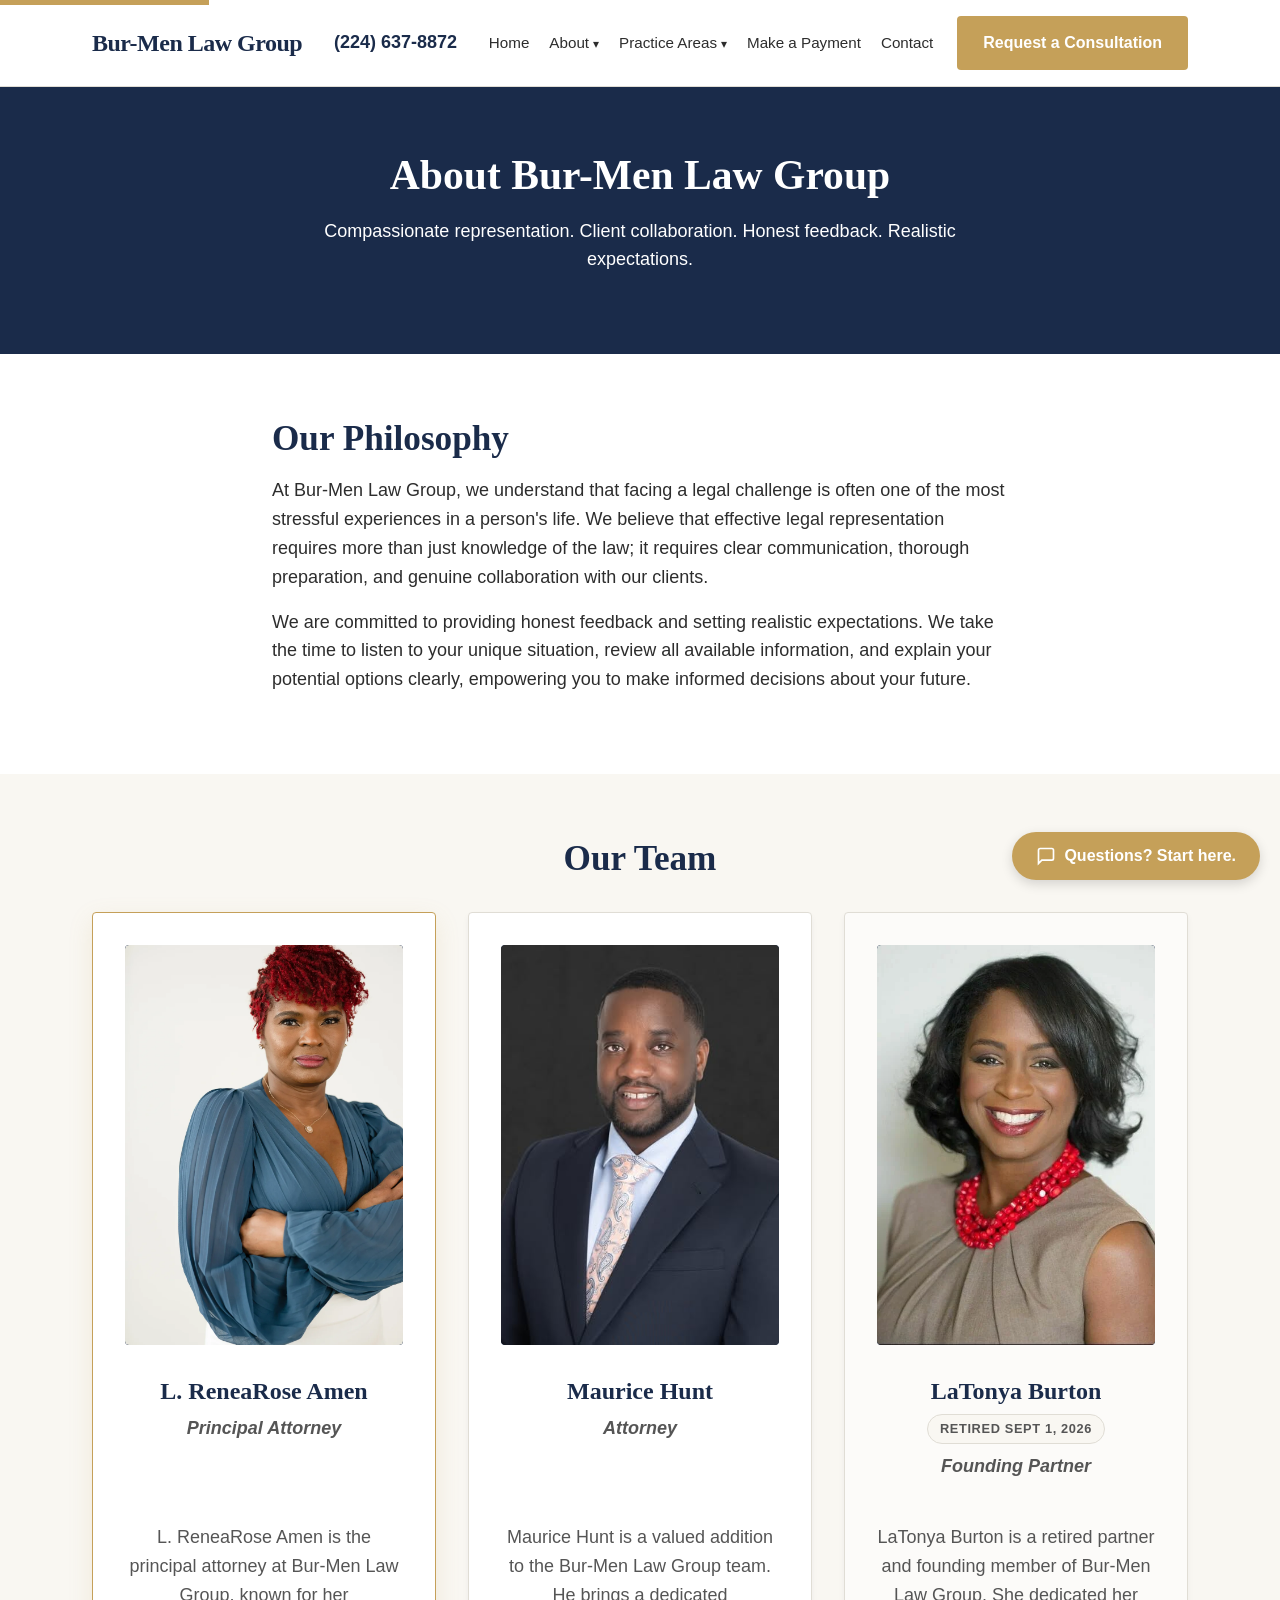
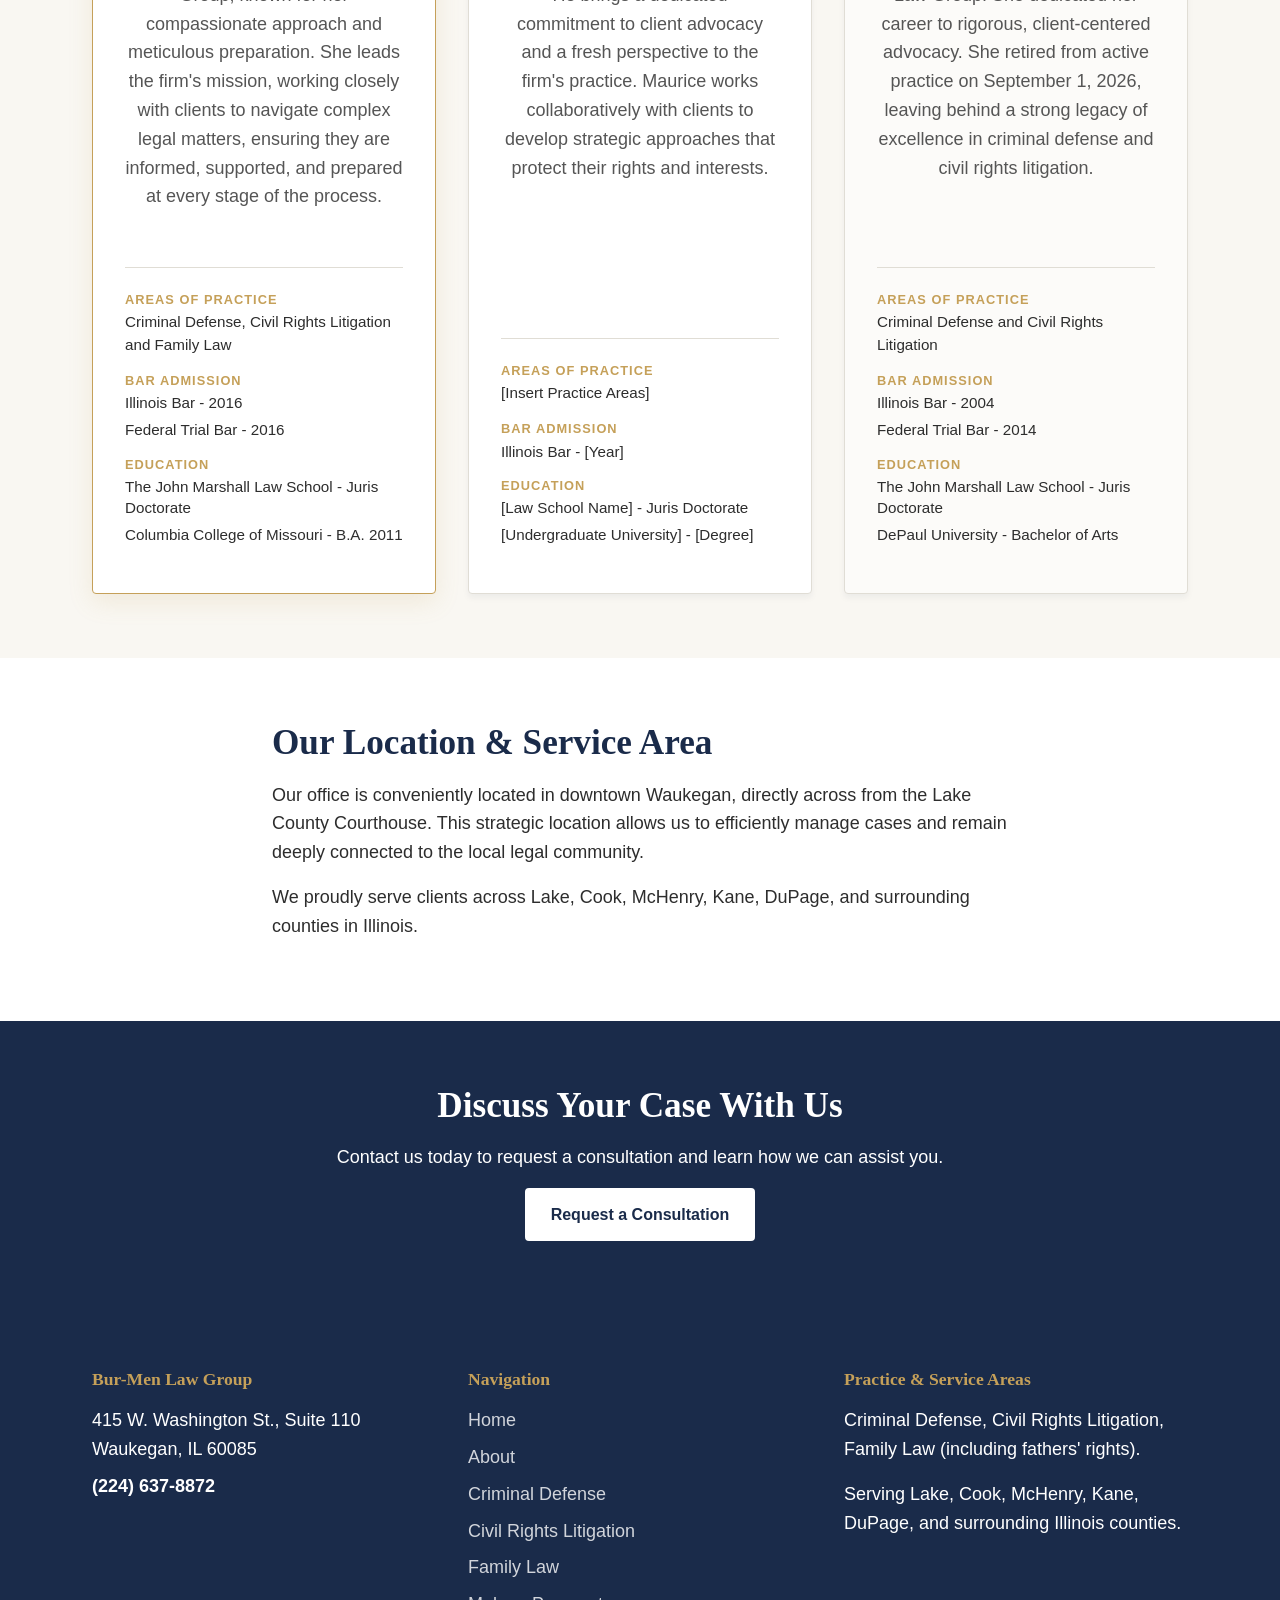
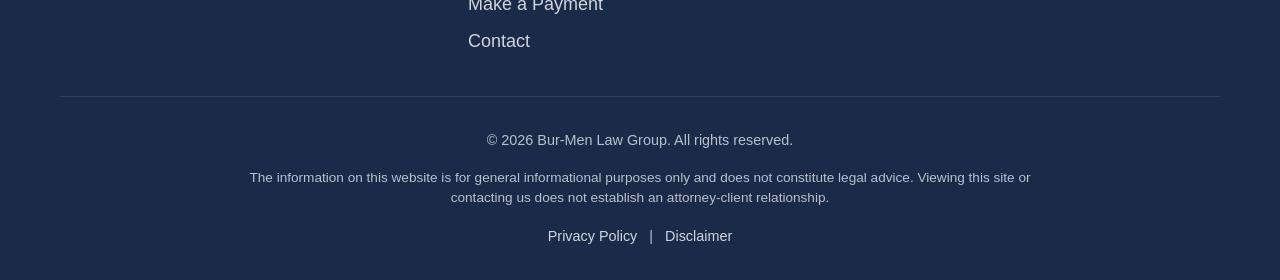
==== commit d4a22267: "Enhance navigation with About dropdown menu Updated navigation structure to include dropdown for Abo" ====
--- a/about.html
+++ b/about.html
@@ -29,10 +29,19 @@
       <button type="button" class="mobile-menu-toggle" aria-expanded="false" aria-controls="main-nav" aria-label="Toggle navigation menu">
         <span class="hamburger" aria-hidden="true"></span>
       </button>
-      <nav id="main-nav" class="main-nav">
+            <nav id="main-nav" class="main-nav">
         <ul>
           <li><a href="index.html">Home</a></li>
-          <li><a href="about.html" aria-current="page">About</a></li>
+          <li class="has-dropdown">
+            <button type="button" class="dropdown-toggle" aria-expanded="false" aria-controls="about-submenu">
+              About
+              <span class="dropdown-icon" aria-hidden="true">▾</span>
+            </button>
+            <ul class="dropdown-menu" id="about-submenu">
+              <li><a href="about.html">About Us</a></li>
+              <li><a href="videos.html">Video Resources</a></li>
+            </ul>
+          </li>
           <li class="has-dropdown">
             <button type="button" class="dropdown-toggle" aria-expanded="false" aria-controls="practice-areas-submenu">
               Practice Areas
--- a/assets/css/styles.css
+++ b/assets/css/styles.css
@@ -82,12 +82,10 @@
 .main-nav > ul > li > a:hover,
 .main-nav > ul > li > .dropdown-toggle:hover { color: var(--color-gold-hover); }
 .main-nav > ul > li > a[aria-current="page"] { color: var(--color-gold); border-bottom: 2px solid var(--color-gold); }
-.main-nav > ul > li > .dropdown-toggle[aria-expanded="true"] { color: var(--color-gold); }
 
 .dropdown-icon { font-size: 0.75rem; transition: transform 0.2s ease; }
-.has-dropdown.is-open > .dropdown-toggle .dropdown-icon { transform: rotate(180deg); }
-
-/* Dropdown Submenu */
+
+/* --- Dropdown Submenu Base --- */
 .dropdown-menu {
   list-style: none;
   display: none;
@@ -99,6 +97,10 @@
   padding: 0.5rem 0;
   min-width: 220px;
   z-index: 101;
+  position: absolute;
+  top: 100%;
+  left: 0;
+  margin-top: 0;
 }
 
 .dropdown-menu li a {
@@ -111,33 +113,19 @@
 
 .dropdown-menu li a:hover,
 .dropdown-menu li a:focus { background-color: var(--color-ivory); color: var(--color-navy); }
-.dropdown-menu li a[aria-current="page"] { color: var(--color-gold); font-weight: 600; }
-
-/* Desktop: hover + focus-within (gated to pointer devices) */
-@media (hover: hover) and (pointer: fine) and (min-width: 901px) {
+
+/* --- Desktop Hover --- */
+@media (min-width: 901px) {
   .has-dropdown:hover > .dropdown-menu,
   .has-dropdown:focus-within > .dropdown-menu {
-    display: flex;
-    position: absolute;
-    top: 100%;
-    left: 0;
-    margin-top: 0.5rem;
-  }
-  .has-dropdown.user-closed > .dropdown-menu { display: none; }
-}
-
-/* Desktop click toggle */
-@media (min-width: 901px) {
+    display: flex !important;
+  }
   .has-dropdown.is-open > .dropdown-menu {
-    display: flex;
-    position: absolute;
-    top: 100%;
-    left: 0;
-    margin-top: 0.5rem;
-  }
-}
-
-/* Mobile navigation */
+    display: flex !important;
+  }
+}
+
+/* --- Mobile Navigation --- */
 @media (max-width: 900px) {
   .mobile-menu-toggle { display: block; }
   .main-nav.js-enabled {
@@ -176,7 +164,6 @@
     margin-top: var(--spacing-sm);
   }
 
-  /* Mobile dropdown: inline expansion */
   .dropdown-menu {
     position: static;
     box-shadow: none;
@@ -304,7 +291,7 @@
 .partner-card.retired-card { background-color: #fcfbf9; border-color: var(--color-border); }
 
 /* ============================================================
-   FAQ LIST (homepage)
+   FAQ LIST
    ============================================================ */
 .faq-list { max-width: 800px; margin: 0 auto; }
 .faq-item { background: var(--color-white); border: 1px solid var(--color-border); border-radius: var(--radius); margin-bottom: 1rem; }
@@ -315,8 +302,57 @@
 .faq-item p { padding: 0 1rem 1rem 1rem; margin-bottom: 0; color: var(--color-text-light); }
 
 /* ============================================================
-   PROCESS LIST (criminal defense page)
+   PROCESS LIST
    ============================================================ */
 .process-list { list-style: none; counter-reset: process-counter; }
 .process-list li { position: relative; padding-left: 3rem; margin-bottom: var(--spacing-md); counter-increment: process-counter; }
 .process-list li::before { content: counter(process-counter); position: absolute; left: 0; top: 0; width: 2rem; height: 2rem; background-color: var(--color-gold); color: var(--color-white); border-radius: 50%; display: flex; align-items: center; justify-content: center; font-weight: bold; font-family: var(--font-serif); }
+
+/* ============================================================
+   VIDEO GRID (NEW)
+   ============================================================ */
+.video-grid {
+  display: grid;
+  grid-template-columns: repeat(auto-fill, minmax(280px, 1fr));
+  gap: var(--spacing-md);
+  margin-top: var(--spacing-md);
+}
+
+.video-card {
+  background: var(--color-white);
+  border-radius: var(--radius);
+  border: 1px solid var(--color-border);
+  overflow: hidden;
+  display: flex;
+  flex-direction: column;
+  box-shadow: var(--shadow);
+}
+
+.video-title {
+  padding: 1rem 1rem 0.5rem 1rem;
+  font-size: 1.1rem;
+  color: var(--color-navy);
+  margin: 0;
+  text-align: center;
+  font-family: var(--font-serif);
+  min-height: 3.5rem;
+  display: flex;
+  align-items: center;
+  justify-content: center;
+}
+
+.video-wrapper {
+  position: relative;
+  width: 100%;
+  aspect-ratio: 9 / 16; 
+  background-color: #000000;
+}
+
+.video-wrapper iframe {
+  position: absolute;
+  top: 0;
+  left: 0;
+  width: 100%;
+  height: 100%;
+  border: none;
+}
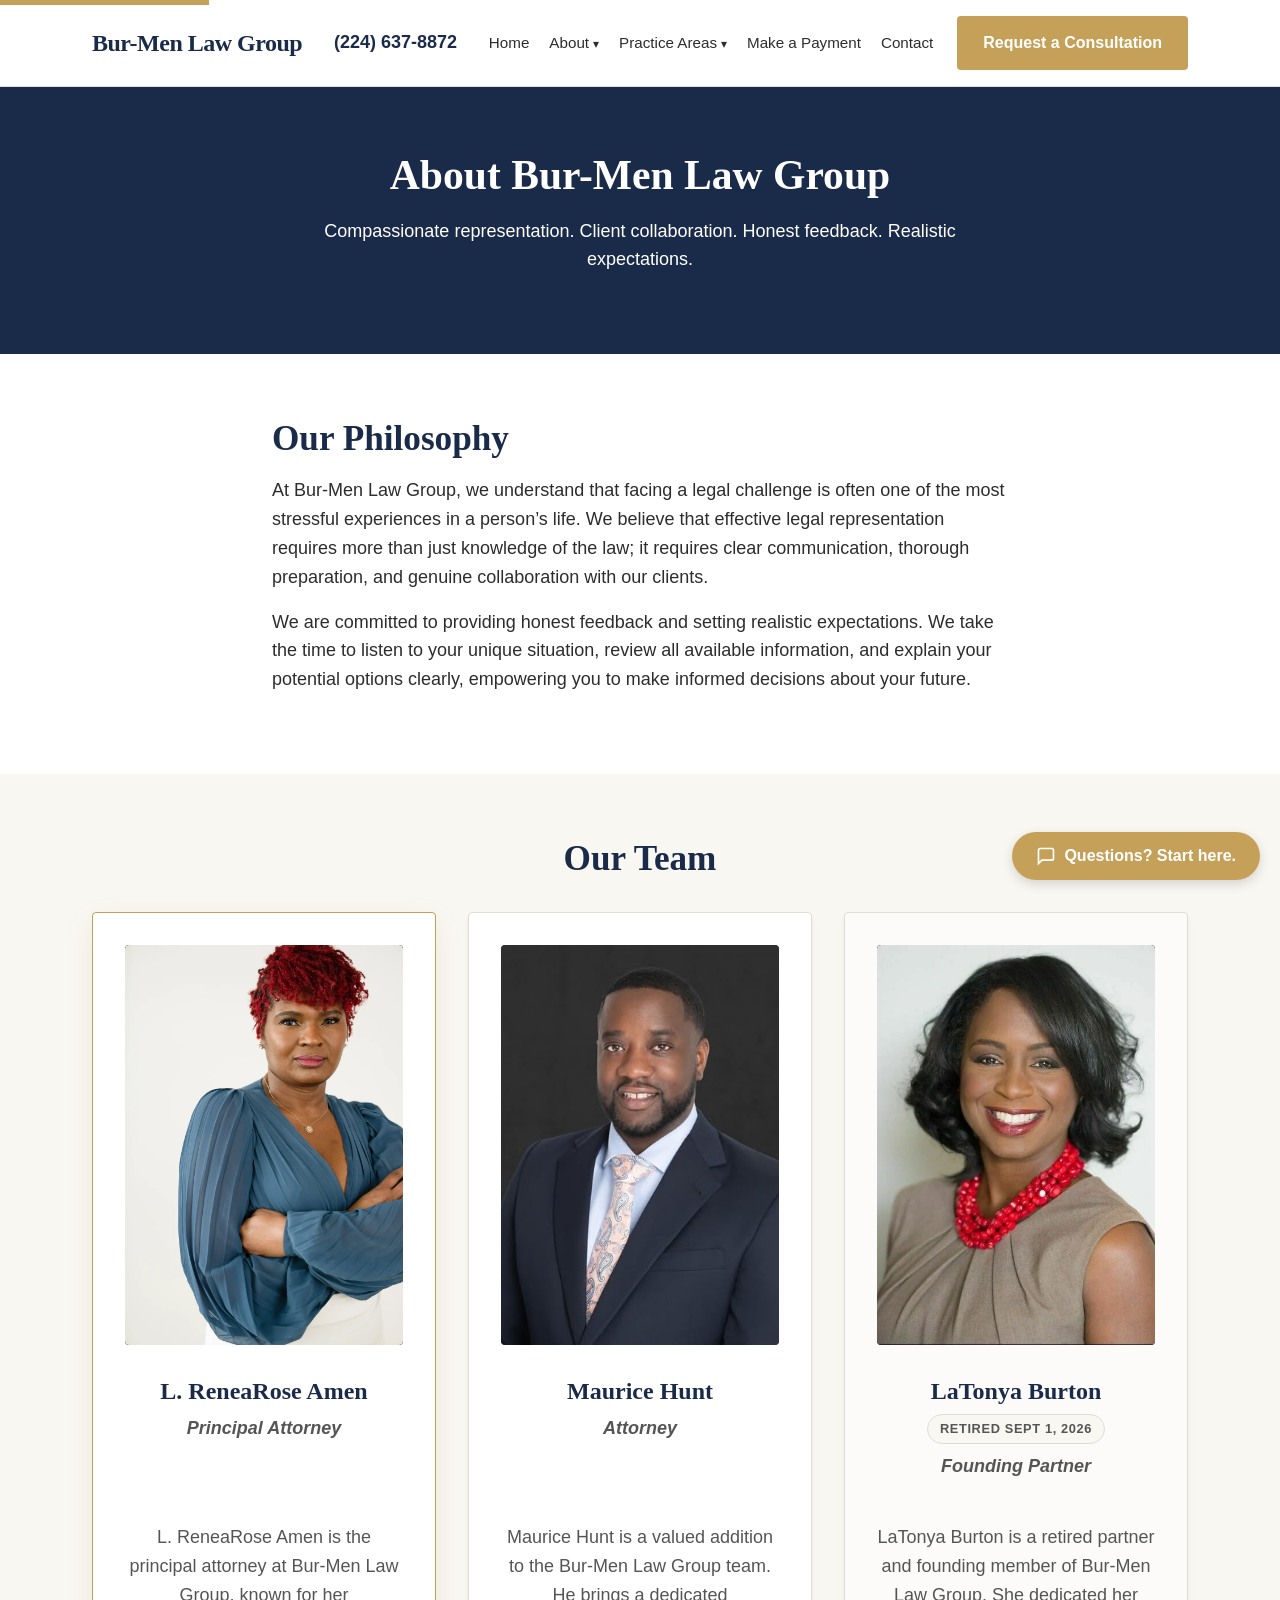
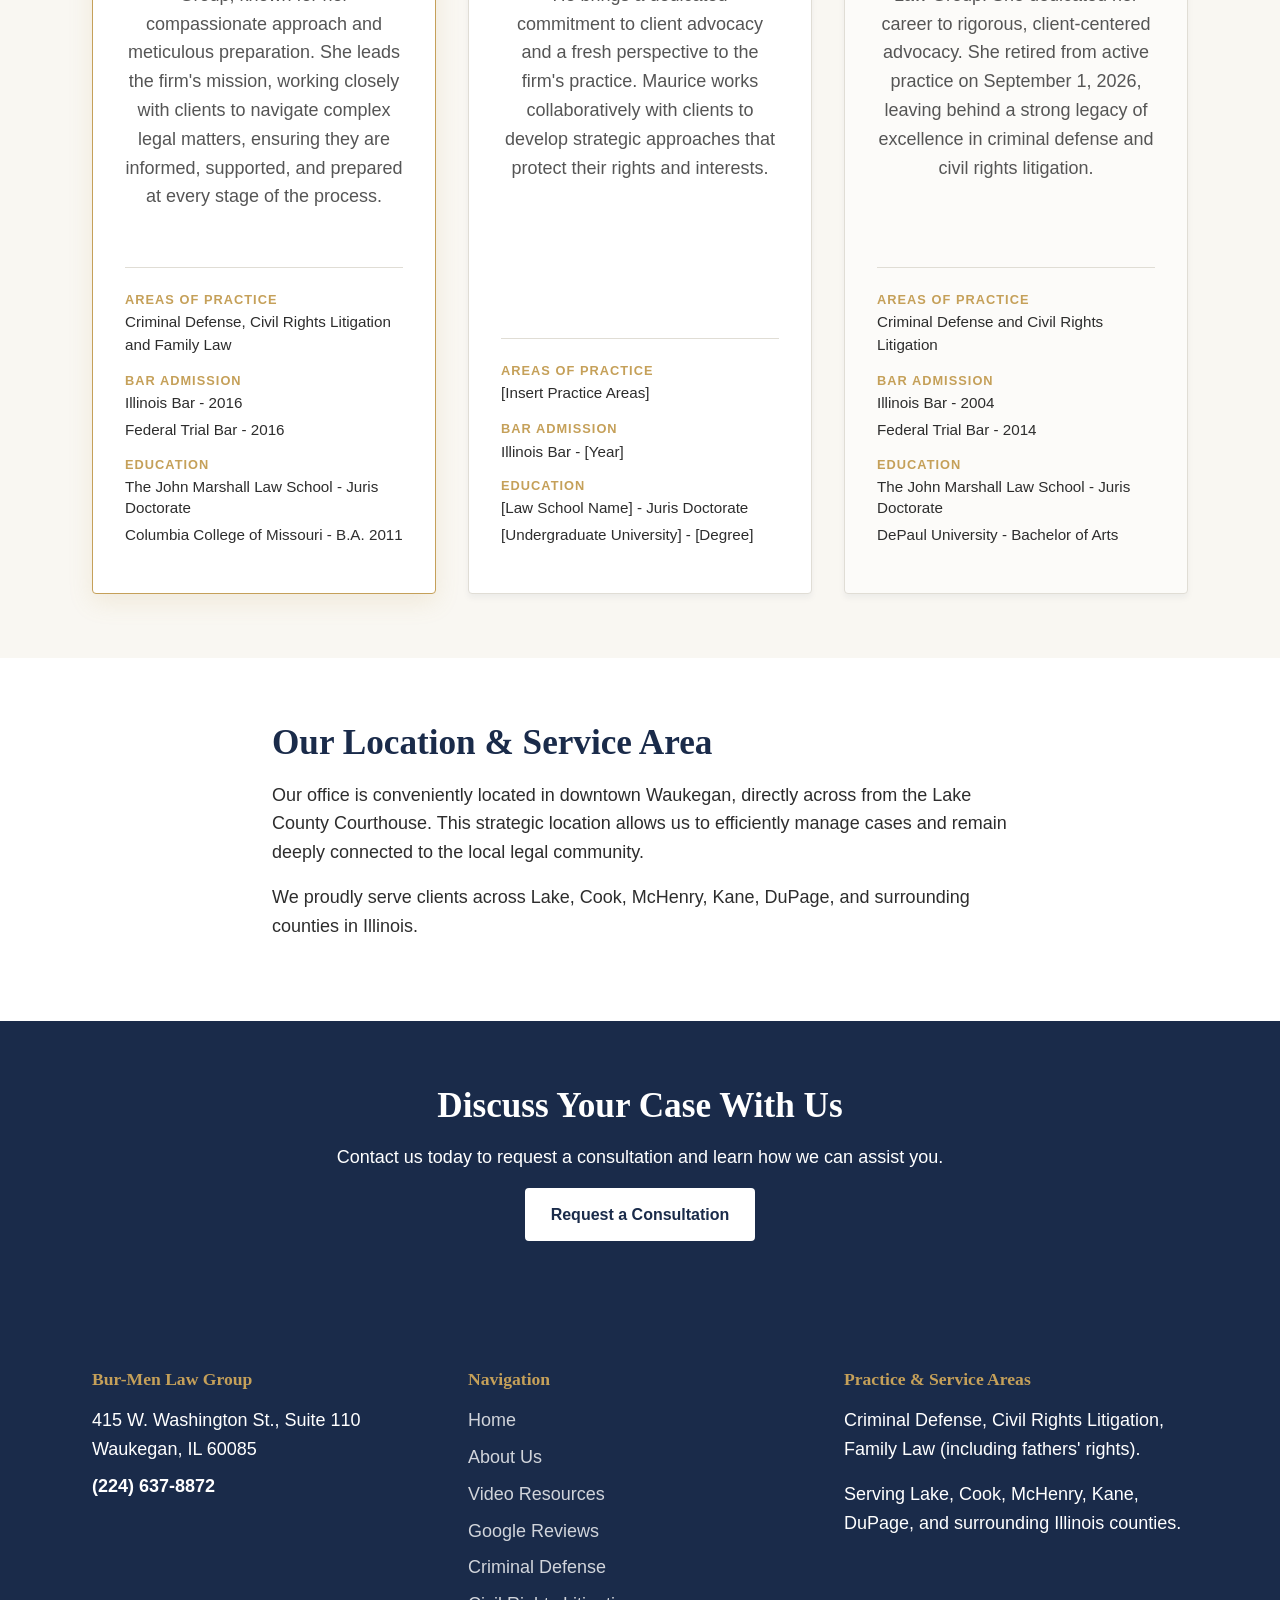
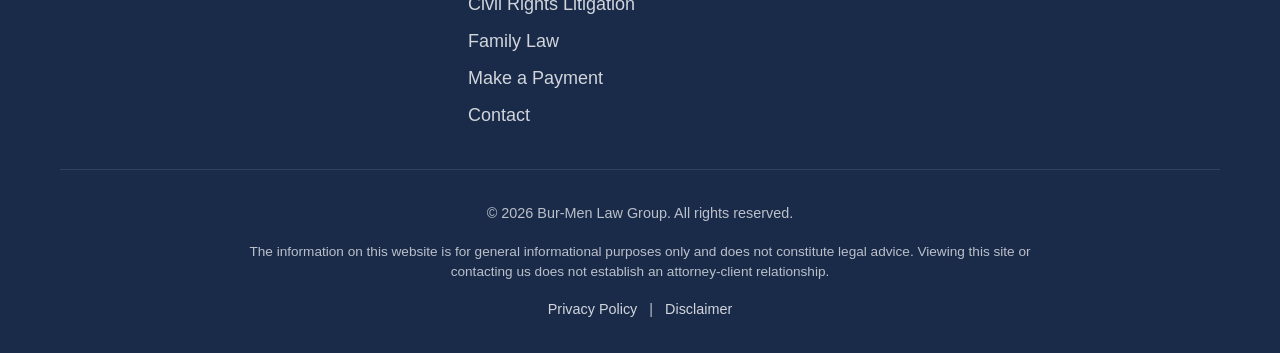
==== commit 577126d3: "Update navigation links and footer content" ====
--- a/about.html
+++ b/about.html
@@ -29,7 +29,7 @@
       <button type="button" class="mobile-menu-toggle" aria-expanded="false" aria-controls="main-nav" aria-label="Toggle navigation menu">
         <span class="hamburger" aria-hidden="true"></span>
       </button>
-            <nav id="main-nav" class="main-nav">
+      <nav id="main-nav" class="main-nav">
         <ul>
           <li><a href="index.html">Home</a></li>
           <li class="has-dropdown">
@@ -38,8 +38,9 @@
               <span class="dropdown-icon" aria-hidden="true">▾</span>
             </button>
             <ul class="dropdown-menu" id="about-submenu">
-              <li><a href="about.html">About Us</a></li>
+              <li><a href="about.html" aria-current="page">About Us</a></li>
               <li><a href="videos.html">Video Resources</a></li>
+              <li><a href="reviews.html">Google Reviews</a></li>
             </ul>
           </li>
           <li class="has-dropdown">
@@ -70,7 +71,7 @@
     <section class="section-padding">
       <div class="container narrow-container">
         <h2>Our Philosophy</h2>
-        <p>At Bur-Men Law Group, we understand that facing a legal challenge is often one of the most stressful experiences in a person's life. We believe that effective legal representation requires more than just knowledge of the law; it requires clear communication, thorough preparation, and genuine collaboration with our clients.</p>
+        <p>At Bur-Men Law Group, we understand that facing a legal challenge is often one of the most stressful experiences in a person’s life. We believe that effective legal representation requires more than just knowledge of the law; it requires clear communication, thorough preparation, and genuine collaboration with our clients.</p>
         <p>We are committed to providing honest feedback and setting realistic expectations. We take the time to listen to your unique situation, review all available information, and explain your potential options clearly, empowering you to make informed decisions about your future.</p>
       </div>
     </section>
@@ -153,7 +154,9 @@
         <h3>Navigation</h3>
         <ul class="footer-nav">
           <li><a href="index.html">Home</a></li>
-          <li><a href="about.html">About</a></li>
+          <li><a href="about.html">About Us</a></li>
+          <li><a href="videos.html">Video Resources</a></li>
+          <li><a href="reviews.html">Google Reviews</a></li>
           <li><a href="criminal-defense.html">Criminal Defense</a></li>
           <li><a href="civil-rights-family-law.html#civil-rights">Civil Rights Litigation</a></li>
           <li><a href="civil-rights-family-law.html#family-law">Family Law</a></li>
--- a/assets/css/styles.css
+++ b/assets/css/styles.css
@@ -309,7 +309,7 @@
 .process-list li::before { content: counter(process-counter); position: absolute; left: 0; top: 0; width: 2rem; height: 2rem; background-color: var(--color-gold); color: var(--color-white); border-radius: 50%; display: flex; align-items: center; justify-content: center; font-weight: bold; font-family: var(--font-serif); }
 
 /* ============================================================
-   VIDEO GRID (NEW)
+   VIDEO GRID & CARDS (FIXED FOR LETTERBOXING)
    ============================================================ */
 .video-grid {
   display: grid;
@@ -344,15 +344,21 @@
 .video-wrapper {
   position: relative;
   width: 100%;
+  /* Forces a consistent vertical ratio for the grid */
   aspect-ratio: 9 / 16; 
   background-color: #000000;
+  overflow: hidden;
 }
 
 .video-wrapper iframe {
   position: absolute;
   top: 0;
   left: 0;
-  width: 100%;
-  height: 100%;
+  width: 100% !important;
+  height: 100% !important;
+  /* This forces the Facebook player to stay vertical.
+     Facebook will automatically add black bars inside the player 
+     for any landscape or square videos, preventing cropping. */
+  aspect-ratio: 9 / 16 !important; 
   border: none;
 }
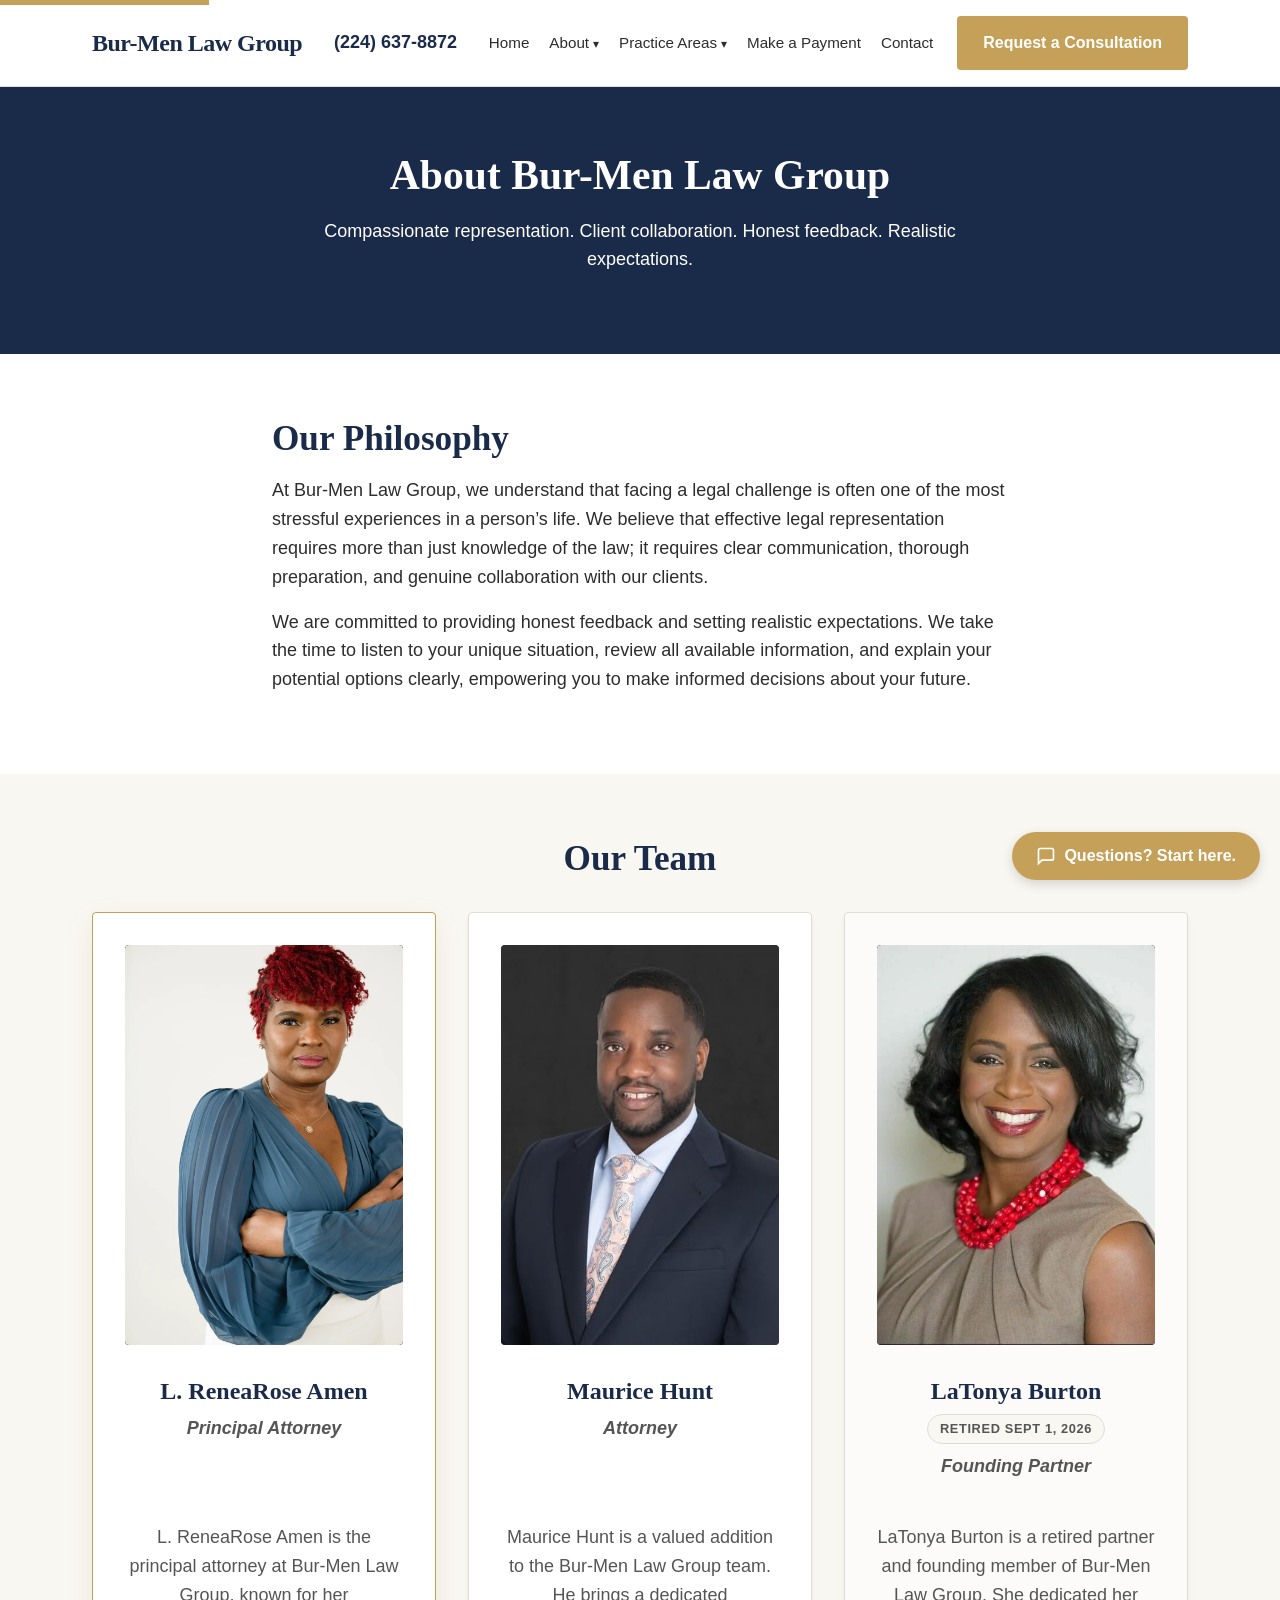
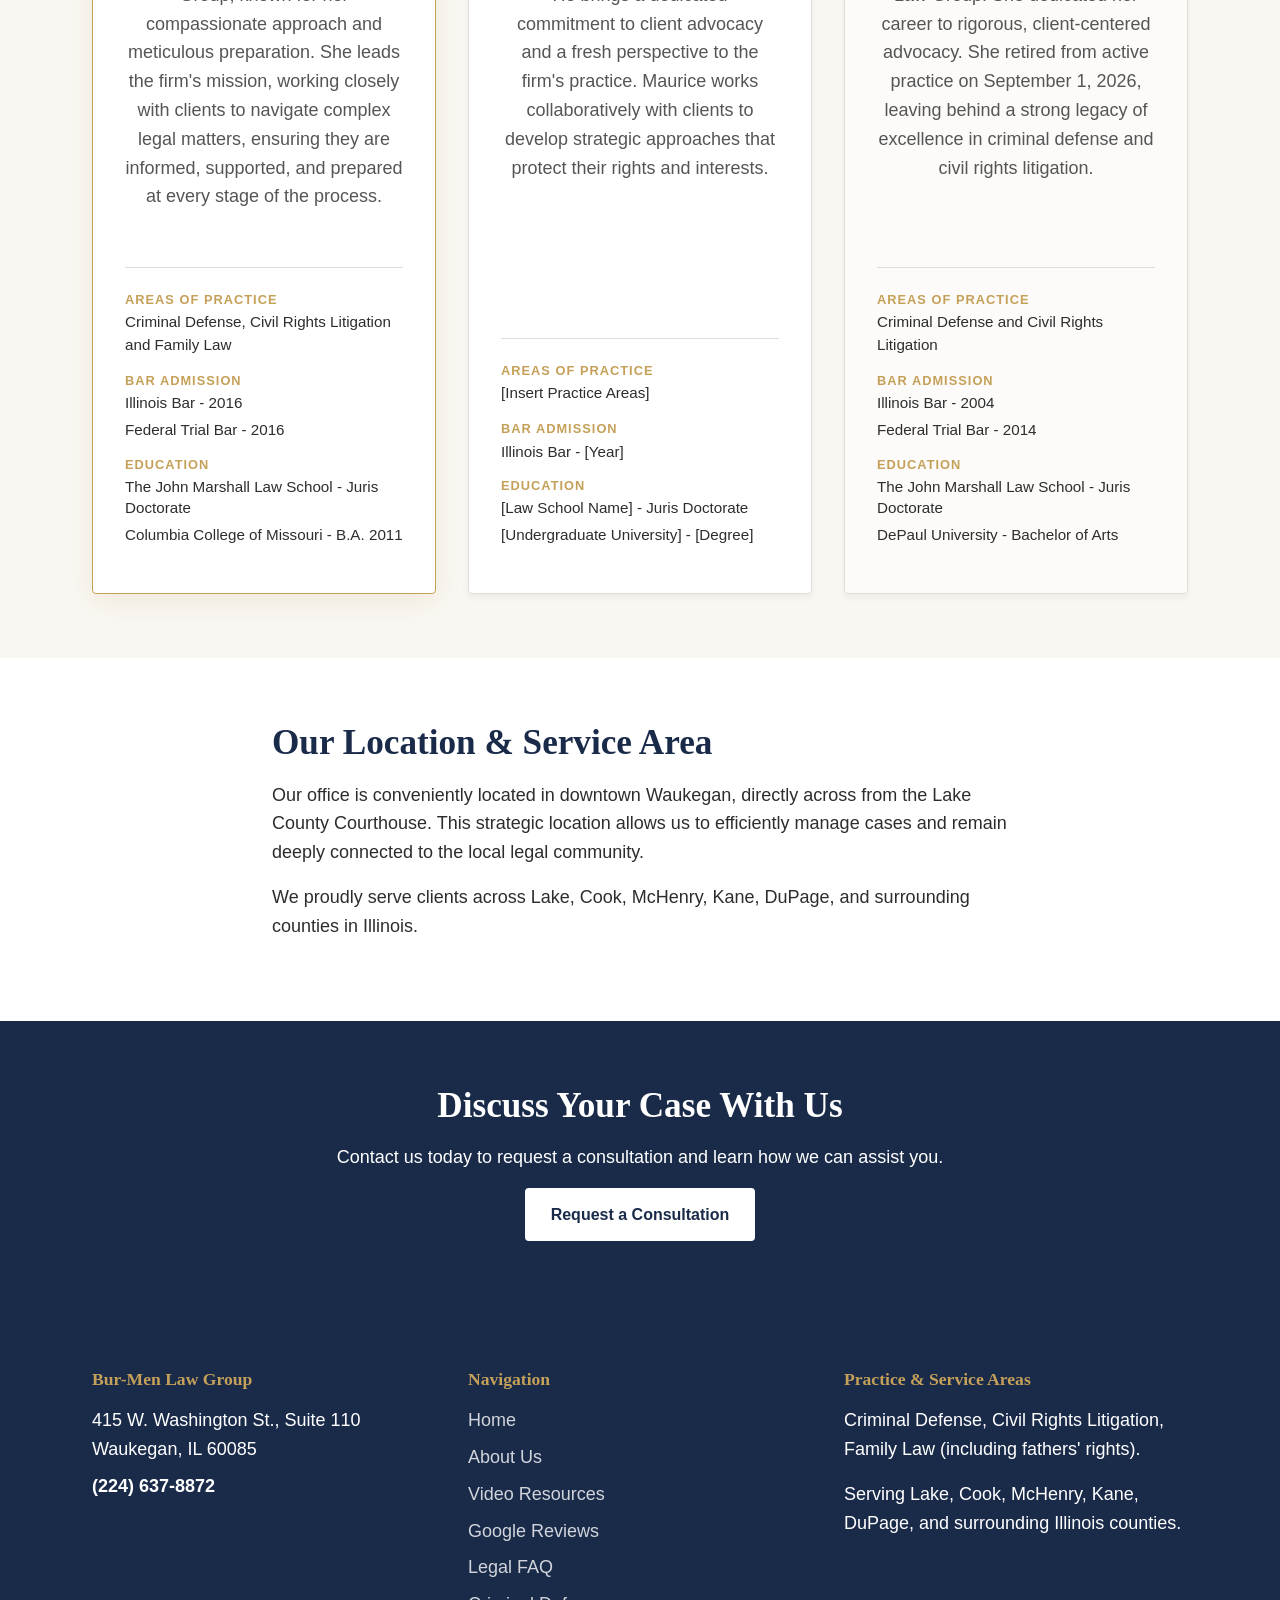
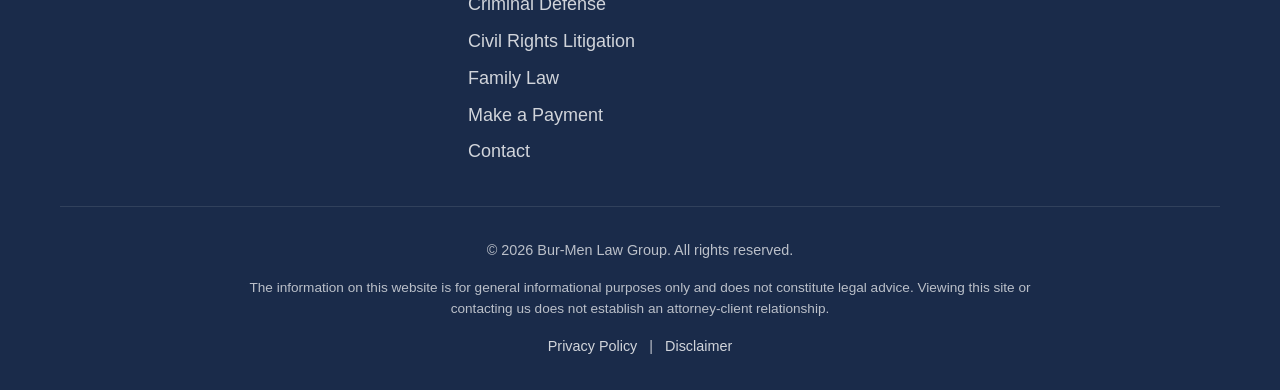
==== commit f87e55ed: "Add Legal FAQ link to about.html" ====
--- a/about.html
+++ b/about.html
@@ -41,6 +41,7 @@
               <li><a href="about.html" aria-current="page">About Us</a></li>
               <li><a href="videos.html">Video Resources</a></li>
               <li><a href="reviews.html">Google Reviews</a></li>
+              <li><a href="faq.html">Legal FAQ</a></li>
             </ul>
           </li>
           <li class="has-dropdown">
@@ -157,6 +158,7 @@
           <li><a href="about.html">About Us</a></li>
           <li><a href="videos.html">Video Resources</a></li>
           <li><a href="reviews.html">Google Reviews</a></li>
+          <li><a href="faq.html">Legal FAQ</a></li>
           <li><a href="criminal-defense.html">Criminal Defense</a></li>
           <li><a href="civil-rights-family-law.html#civil-rights">Civil Rights Litigation</a></li>
           <li><a href="civil-rights-family-law.html#family-law">Family Law</a></li>
